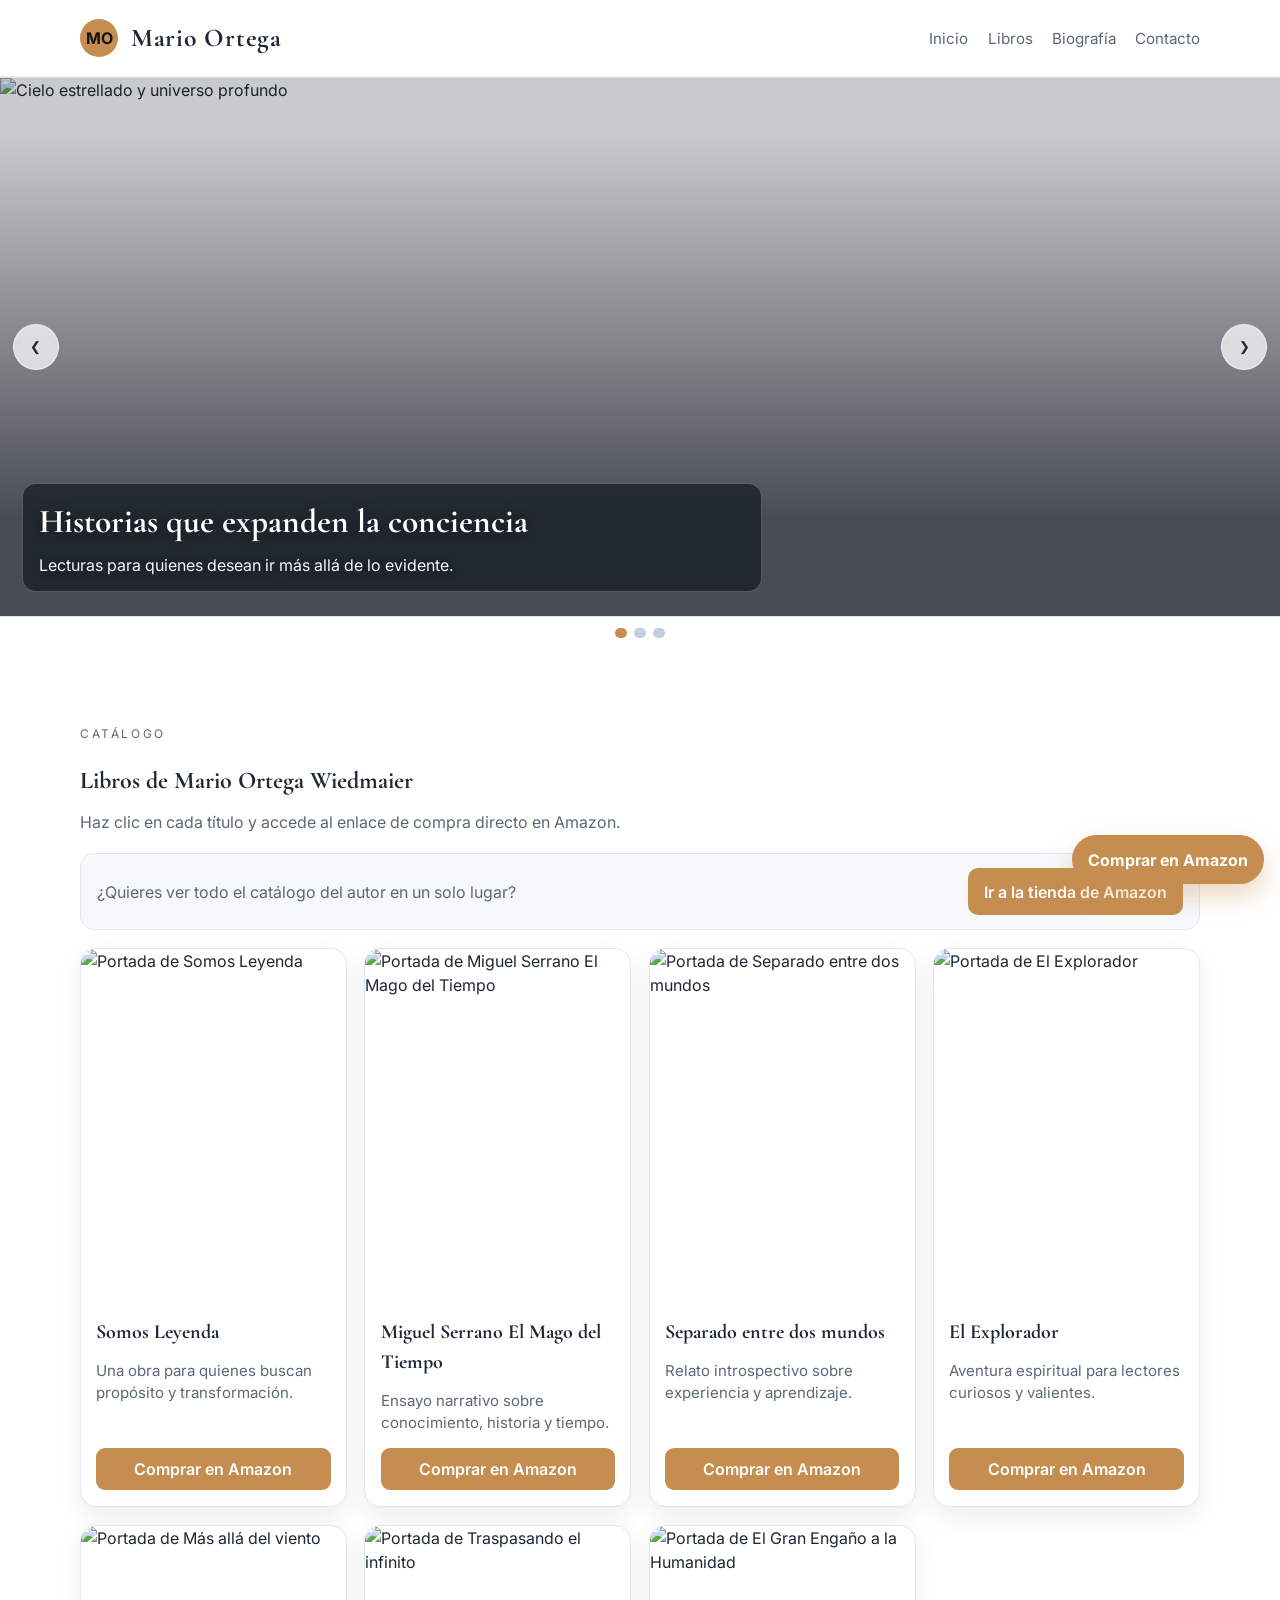
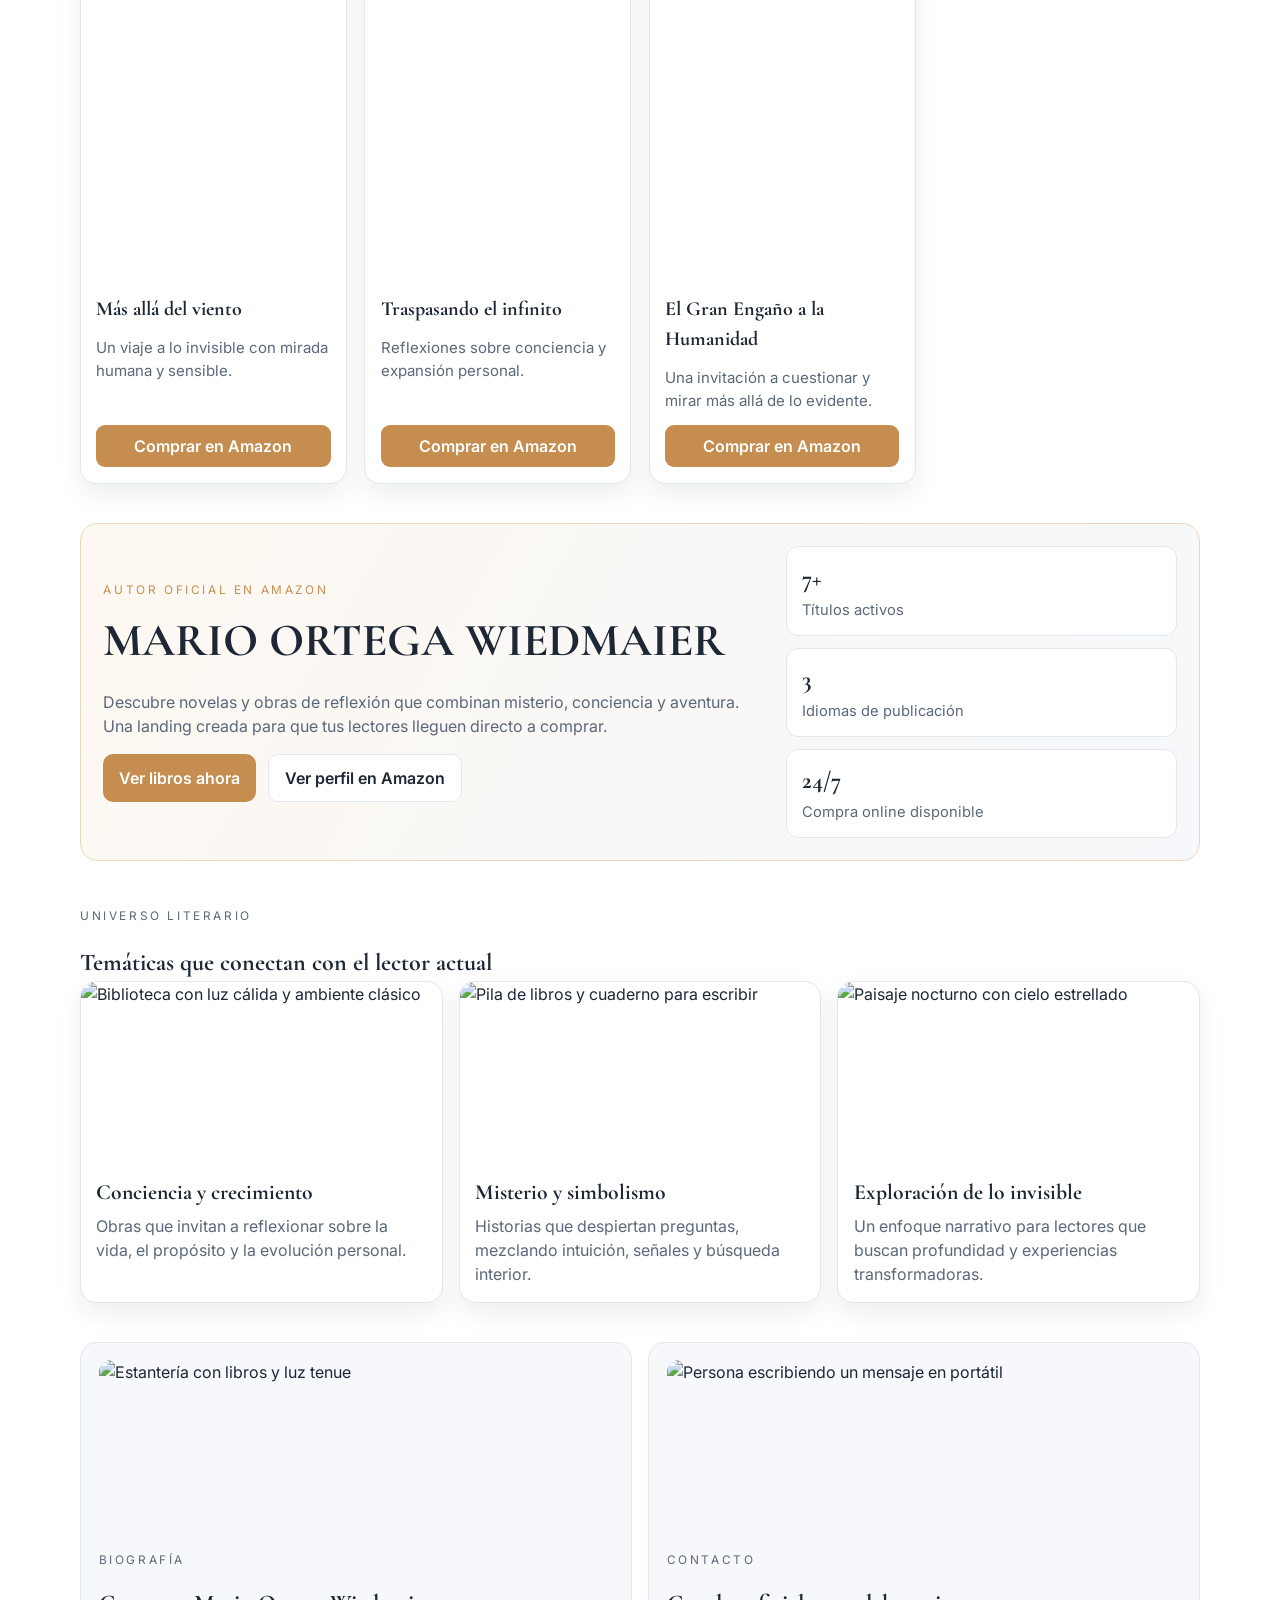
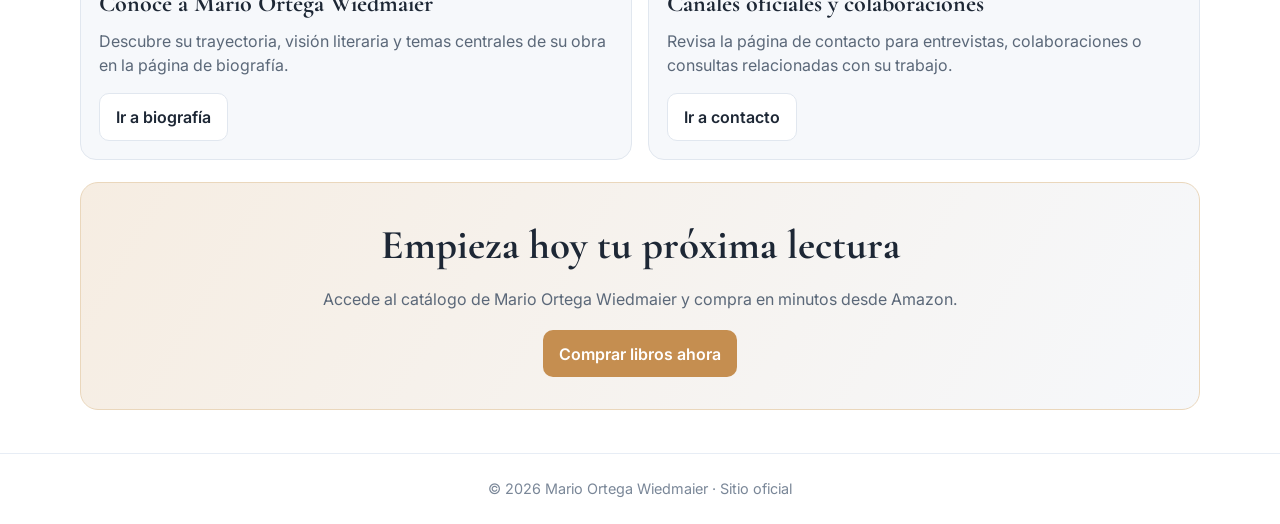
==== index.html @ 8b6cca75 "Potenciar visual y contenido con imagenes tematicas Co-authored-by: tomydominguez23 <tomydominguez23" ====
<!DOCTYPE html>
<html lang="es">
  <head>
    <meta charset="UTF-8" />
    <meta name="viewport" content="width=device-width, initial-scale=1.0" />
    <title>Mario Ortega Wiedmaier | Libros oficiales</title>
    <meta
      name="description"
      content="Landing oficial de Mario Ortega Wiedmaier con libros y enlaces directos de compra en Amazon."
    />
    <link rel="preconnect" href="https://fonts.googleapis.com" />
    <link rel="preconnect" href="https://fonts.gstatic.com" crossorigin />
    <link
      href="https://fonts.googleapis.com/css2?family=Cormorant+Garamond:wght@500;700&family=Inter:wght@400;500;600&display=swap"
      rel="stylesheet"
    />
    <link rel="stylesheet" href="./styles.css" />
  </head>
  <body>
    <header class="site-header">
      <div class="container header-content">
        <a href="./index.html" class="brand">
          <span class="brand-mark">MO</span>
          <span class="brand-text">Mario Ortega</span>
        </a>
        <nav aria-label="Principal">
          <ul class="nav-links">
            <li><a href="./index.html">Inicio</a></li>
            <li><a href="#libros">Libros</a></li>
            <li><a href="./biografia.html">Biografía</a></li>
            <li><a href="./contacto.html">Contacto</a></li>
          </ul>
        </nav>
      </div>
    </header>

    <main id="inicio">
      <section class="hero-section">
        <div class="hero-carousel" aria-label="Carrusel de imágenes destacadas">
          <button class="carousel-btn prev" data-action="prev" aria-label="Imagen anterior">
            &#10094;
          </button>

          <div class="carousel-track" id="heroTrack">
            <article class="hero-slide is-active">
              <img
                src="https://images.unsplash.com/photo-1462331940025-496dfbfc7564?auto=format&fit=crop&w=1800&q=80"
                alt="Cielo estrellado y universo profundo"
              />
              <div class="slide-caption">
                <h2>Historias que expanden la conciencia</h2>
                <p>Lecturas para quienes desean ir más allá de lo evidente.</p>
              </div>
            </article>
            <article class="hero-slide">
              <img
                src="https://images.unsplash.com/photo-1455390582262-044cdead277a?auto=format&fit=crop&w=1800&q=80"
                alt="Cuaderno abierto y mano escribiendo en una mesa"
              />
              <div class="slide-caption">
                <h2>Misterio, simbolismo y búsqueda interior</h2>
                <p>Una narrativa que une reflexión, emoción y transformación.</p>
              </div>
            </article>
            <article class="hero-slide">
              <img
                src="https://images.unsplash.com/photo-1470071459604-3b5ec3a7fe05?auto=format&fit=crop&w=1800&q=80"
                alt="Camino entre montañas con atmósfera de exploración"
              />
              <div class="slide-caption">
                <h2>Tu próxima lectura empieza aquí</h2>
                <p>Explora el catálogo y compra directo en Amazon.</p>
              </div>
            </article>
          </div>

          <button class="carousel-btn next" data-action="next" aria-label="Siguiente imagen">
            &#10095;
          </button>
        </div>
        <div class="hero-dots" id="heroDots" aria-label="Selector de imágenes"></div>
      </section>

      <section class="books-section container" id="libros">
        <div class="section-heading">
          <p class="eyebrow">Catálogo</p>
          <h2>Libros de Mario Ortega Wiedmaier</h2>
          <p>
            Haz clic en cada título y accede al enlace de compra directo en
            Amazon.
          </p>
        </div>

        <div class="store-banner">
          <p>
            ¿Quieres ver todo el catálogo del autor en un solo lugar?
          </p>
          <a
            class="btn-primary"
            href="https://www.amazon.com/stores/Mario-Ortega-Wiedmaier/author/B0GHSYDQKZ?language=es&ref=sr_ntt_srch_lnk_1&qid=1772982015&sr=8-1&shoppingPortalEnabled=true"
            target="_blank"
            rel="noopener noreferrer"
            >Ir a la tienda de Amazon</a
          >
        </div>

        <div class="books-grid" aria-label="Libros de Mario Ortega Wiedmaier">
          <article class="book-card">
            <img
              src="https://m.media-amazon.com/images/I/71iGGDBNnEL._SY342_.jpg"
              alt="Portada de Somos Leyenda"
            />
            <div class="book-info">
              <h3>Somos Leyenda</h3>
              <p class="book-hook">Una obra para quienes buscan propósito y transformación.</p>
              <a
                class="buy-link"
                href="https://www.amazon.com/dp/B0DWY2ZTLN?language=es"
                target="_blank"
                rel="noopener noreferrer"
                >Comprar en Amazon</a
              >
            </div>
          </article>

          <article class="book-card">
            <img
              src="https://m.media-amazon.com/images/I/71MgsUpYMJL._SY342_.jpg"
              alt="Portada de Miguel Serrano El Mago del Tiempo"
            />
            <div class="book-info">
              <h3>Miguel Serrano El Mago del Tiempo</h3>
              <p class="book-hook">Ensayo narrativo sobre conocimiento, historia y tiempo.</p>
              <a
                class="buy-link"
                href="https://www.amazon.com/dp/B09FDC7GX5?language=es"
                target="_blank"
                rel="noopener noreferrer"
                >Comprar en Amazon</a
              >
            </div>
          </article>

          <article class="book-card">
            <img
              src="https://m.media-amazon.com/images/I/A1YuOI0ZrGL._SY342_.jpg"
              alt="Portada de Separado entre dos mundos"
            />
            <div class="book-info">
              <h3>Separado entre dos mundos</h3>
              <p class="book-hook">Relato introspectivo sobre experiencia y aprendizaje.</p>
              <a
                class="buy-link"
                href="https://www.amazon.com/dp/B078JC4MRJ?language=es"
                target="_blank"
                rel="noopener noreferrer"
                >Comprar en Amazon</a
              >
            </div>
          </article>

          <article class="book-card">
            <img
              src="https://m.media-amazon.com/images/I/71bETGYcbYL._SY342_.jpg"
              alt="Portada de El Explorador"
            />
            <div class="book-info">
              <h3>El Explorador</h3>
              <p class="book-hook">Aventura espiritual para lectores curiosos y valientes.</p>
              <a
                class="buy-link"
                href="https://www.amazon.com/dp/B07C7PXKWJ?language=es"
                target="_blank"
                rel="noopener noreferrer"
                >Comprar en Amazon</a
              >
            </div>
          </article>

          <article class="book-card">
            <img
              src="https://m.media-amazon.com/images/I/51usyv1rk4L._SY342_.jpg"
              alt="Portada de Más allá del viento"
            />
            <div class="book-info">
              <h3>Más allá del viento</h3>
              <p class="book-hook">Un viaje a lo invisible con mirada humana y sensible.</p>
              <a
                class="buy-link"
                href="https://www.amazon.com/dp/B078JD9KND?language=es"
                target="_blank"
                rel="noopener noreferrer"
                >Comprar en Amazon</a
              >
            </div>
          </article>

          <article class="book-card">
            <img
              src="https://m.media-amazon.com/images/I/61pS0AprR1L._SY342_.jpg"
              alt="Portada de Traspasando el infinito"
            />
            <div class="book-info">
              <h3>Traspasando el infinito</h3>
              <p class="book-hook">Reflexiones sobre conciencia y expansión personal.</p>
              <a
                class="buy-link"
                href="https://www.amazon.com/dp/B078JM5LXK?language=es"
                target="_blank"
                rel="noopener noreferrer"
                >Comprar en Amazon</a
              >
            </div>
          </article>

          <article class="book-card">
            <img
              src="https://m.media-amazon.com/images/I/61skk1ArZFL._SY342_.jpg"
              alt="Portada de El Gran Engaño a la Humanidad"
            />
            <div class="book-info">
              <h3>El Gran Engaño a la Humanidad</h3>
              <p class="book-hook">Una invitación a cuestionar y mirar más allá de lo evidente.</p>
              <a
                class="buy-link"
                href="https://www.amazon.com/dp/B07FYTDPGW?language=es"
                target="_blank"
                rel="noopener noreferrer"
                >Comprar en Amazon</a
              >
            </div>
          </article>
        </div>
      </section>

      <section class="container author-panel">
        <div class="hero-top">
          <div class="hero-copy">
            <p class="eyebrow">Autor oficial en Amazon</p>
            <h2>MARIO ORTEGA WIEDMAIER</h2>
            <p class="intro-copy">
              Descubre novelas y obras de reflexión que combinan misterio,
              conciencia y aventura. Una landing creada para que tus lectores
              lleguen directo a comprar.
            </p>
            <div class="hero-actions">
              <a class="btn-primary" href="#libros">Ver libros ahora</a>
              <a
                class="btn-secondary"
                href="https://www.amazon.com/stores/Mario-Ortega-Wiedmaier/author/B0GHSYDQKZ?language=es&ref=sr_ntt_srch_lnk_1&qid=1772982015&sr=8-1&shoppingPortalEnabled=true"
                target="_blank"
                rel="noopener noreferrer"
                >Ver perfil en Amazon</a
              >
            </div>
          </div>

          <div class="hero-metrics">
            <article>
              <strong>7+</strong>
              <span>Títulos activos</span>
            </article>
            <article>
              <strong>3</strong>
              <span>Idiomas de publicación</span>
            </article>
            <article>
              <strong>24/7</strong>
              <span>Compra online disponible</span>
            </article>
          </div>
        </div>
      </section>

      <section class="theme-section container">
        <div class="section-heading">
          <p class="eyebrow">Universo literario</p>
          <h2>Temáticas que conectan con el lector actual</h2>
        </div>
        <div class="theme-grid">
          <article class="theme-card">
            <img
              src="https://images.unsplash.com/photo-1491841550275-ad7854e35ca6?auto=format&fit=crop&w=1200&q=80"
              alt="Biblioteca con luz cálida y ambiente clásico"
            />
            <div>
              <h3>Conciencia y crecimiento</h3>
              <p>
                Obras que invitan a reflexionar sobre la vida, el propósito y la
                evolución personal.
              </p>
            </div>
          </article>
          <article class="theme-card">
            <img
              src="https://images.unsplash.com/photo-1495446815901-a7297e633e8d?auto=format&fit=crop&w=1200&q=80"
              alt="Pila de libros y cuaderno para escribir"
            />
            <div>
              <h3>Misterio y simbolismo</h3>
              <p>
                Historias que despiertan preguntas, mezclando intuición, señales
                y búsqueda interior.
              </p>
            </div>
          </article>
          <article class="theme-card">
            <img
              src="https://images.unsplash.com/photo-1474932430478-367dbb6832c1?auto=format&fit=crop&w=1200&q=80"
              alt="Paisaje nocturno con cielo estrellado"
            />
            <div>
              <h3>Exploración de lo invisible</h3>
              <p>
                Un enfoque narrativo para lectores que buscan profundidad y
                experiencias transformadoras.
              </p>
            </div>
          </article>
        </div>
      </section>

      <section class="more-info-section container">
        <article class="info-tile">
          <img
            class="tile-image"
            src="https://images.unsplash.com/photo-1519682337058-a94d519337bc?auto=format&fit=crop&w=1200&q=80"
            alt="Estantería con libros y luz tenue"
          />
          <p class="eyebrow">Biografía</p>
          <h2>Conoce a Mario Ortega Wiedmaier</h2>
          <p>
            Descubre su trayectoria, visión literaria y temas centrales de su
            obra en la página de biografía.
          </p>
          <a class="btn-secondary" href="./biografia.html">Ir a biografía</a>
        </article>

        <article class="info-tile">
          <img
            class="tile-image"
            src="https://images.unsplash.com/photo-1529070538774-1843cb3265df?auto=format&fit=crop&w=1200&q=80"
            alt="Persona escribiendo un mensaje en portátil"
          />
          <p class="eyebrow">Contacto</p>
          <h2>Canales oficiales y colaboraciones</h2>
          <p>
            Revisa la página de contacto para entrevistas, colaboraciones o
            consultas relacionadas con su trabajo.
          </p>
          <a class="btn-secondary" href="./contacto.html">Ir a contacto</a>
        </article>
      </section>

      <section class="final-cta">
        <div class="container final-cta-content">
          <h2>Empieza hoy tu próxima lectura</h2>
          <p>
            Accede al catálogo de Mario Ortega Wiedmaier y compra en minutos
            desde Amazon.
          </p>
          <a
            class="btn-primary"
            href="https://www.amazon.com/stores/Mario-Ortega-Wiedmaier/author/B0GHSYDQKZ?language=es&ref=sr_ntt_srch_lnk_1&qid=1772982015&sr=8-1&shoppingPortalEnabled=true"
            target="_blank"
            rel="noopener noreferrer"
            >Comprar libros ahora</a
          >
        </div>
      </section>
    </main>

    <footer class="site-footer">
      <div class="container">
        <p>© 2026 Mario Ortega Wiedmaier · Sitio oficial</p>
      </div>
    </footer>

    <a
      class="floating-buy"
      href="https://www.amazon.com/stores/Mario-Ortega-Wiedmaier/author/B0GHSYDQKZ?language=es&ref=sr_ntt_srch_lnk_1&qid=1772982015&sr=8-1&shoppingPortalEnabled=true"
      target="_blank"
      rel="noopener noreferrer"
      >Comprar en Amazon</a
    >

    <script src="./script.js"></script>
  </body>
</html>
---- styles.css ----
:root {
  --bg: #ffffff;
  --bg-soft: #f6f8fb;
  --text: #1d2735;
  --muted: #5b6879;
  --accent: #c58e50;
  --card: #ffffff;
  --line: #e1e7ef;
}

*,
*::before,
*::after {
  box-sizing: border-box;
}

html,
body {
  margin: 0;
  padding: 0;
}

body {
  font-family: "Inter", sans-serif;
  background: var(--bg);
  color: var(--text);
  line-height: 1.5;
}

img {
  max-width: 100%;
  display: block;
}

.container {
  width: min(1120px, 92%);
  margin: 0 auto;
}

.site-header {
  position: sticky;
  top: 0;
  z-index: 20;
  background: rgba(255, 255, 255, 0.92);
  backdrop-filter: blur(10px);
  border-bottom: 1px solid #e7edf5;
}

.header-content {
  display: flex;
  justify-content: space-between;
  align-items: center;
  min-height: 76px;
}

.brand {
  display: inline-flex;
  align-items: center;
  gap: 0.8rem;
  text-decoration: none;
  color: inherit;
}

.brand-mark {
  width: 38px;
  height: 38px;
  border-radius: 50%;
  display: grid;
  place-items: center;
  background: var(--accent);
  color: #121212;
  font-weight: 700;
}

.brand-text {
  font-family: "Cormorant Garamond", serif;
  font-size: 1.6rem;
  font-weight: 700;
  letter-spacing: 0.03em;
}

.nav-links {
  list-style: none;
  display: flex;
  gap: 1.2rem;
  margin: 0;
  padding: 0;
}

.nav-links a {
  color: var(--muted);
  text-decoration: none;
  font-size: 0.95rem;
}

.nav-links a:hover,
.nav-links a:focus {
  color: var(--text);
}

.hero-section {
  padding: 0 0 1.8rem;
}

.hero-top {
  display: grid;
  grid-template-columns: minmax(0, 1.7fr) minmax(0, 1fr);
  gap: 1.2rem;
  align-items: center;
  margin-bottom: 0;
}

.eyebrow {
  text-transform: uppercase;
  letter-spacing: 0.22em;
  font-size: 0.74rem;
  color: var(--accent);
  margin: 0 0 0.4rem;
}

h1,
h2,
h3 {
  font-family: "Cormorant Garamond", serif;
  margin: 0;
}

h1 {
  font-size: clamp(2.1rem, 4vw, 4rem);
  line-height: 1.02;
}

.intro-copy {
  max-width: 650px;
  margin: 0.9rem 0 1.8rem;
  color: var(--muted);
}

.hero-actions {
  display: flex;
  flex-wrap: wrap;
  gap: 0.7rem;
}

.btn-primary,
.btn-secondary {
  display: inline-flex;
  align-items: center;
  justify-content: center;
  border-radius: 10px;
  padding: 0.7rem 1rem;
  text-decoration: none;
  font-weight: 600;
  transition: transform 0.2s ease, opacity 0.2s ease;
}

.btn-primary {
  background: var(--accent);
  color: #ffffff;
}

.btn-secondary {
  background: #ffffff;
  color: var(--text);
  border: 1px solid var(--line);
}

.btn-primary:hover,
.btn-secondary:hover {
  opacity: 0.92;
  transform: translateY(-1px);
}

.hero-metrics {
  display: grid;
  gap: 0.75rem;
}

.hero-metrics article {
  background: var(--bg-soft);
  border: 1px solid var(--line);
  border-radius: 12px;
  padding: 0.85rem 0.95rem;
}

.author-panel .intro-copy {
  margin-bottom: 1rem;
}

.author-panel .hero-metrics article {
  background: #ffffff;
}

.hero-metrics strong {
  display: block;
  font-size: 1.5rem;
  font-family: "Cormorant Garamond", serif;
}

.hero-metrics span {
  color: var(--muted);
  font-size: 0.92rem;
}

.hero-carousel {
  position: relative;
  width: 100%;
  margin: 0;
  border-radius: 0;
  overflow: hidden;
  border-top: 1px solid #dde4ee;
  border-bottom: 1px solid #dde4ee;
}

.carousel-track {
  position: relative;
  min-height: clamp(320px, 42vw, 560px);
}

.hero-slide {
  position: absolute;
  inset: 0;
  opacity: 0;
  transition: opacity 0.55s ease-in-out;
}

.hero-slide.is-active {
  opacity: 1;
}

.hero-slide::after {
  content: "";
  position: absolute;
  inset: 0;
  background: linear-gradient(
    180deg,
    rgba(8, 14, 24, 0.22) 10%,
    rgba(8, 14, 24, 0.74) 82%
  );
}

.hero-slide img {
  width: 100%;
  height: 100%;
  object-fit: cover;
}

.slide-caption {
  position: absolute;
  left: 1.4rem;
  right: 1.4rem;
  bottom: 1.5rem;
  z-index: 2;
  background: rgba(8, 14, 24, 0.58);
  border: 1px solid rgba(255, 255, 255, 0.24);
  border-radius: 14px;
  padding: 0.85rem 1rem;
  max-width: 740px;
  backdrop-filter: blur(3px);
}

.slide-caption h2 {
  font-size: clamp(1.4rem, 2.6vw, 2.5rem);
  margin-bottom: 0.35rem;
  color: #ffffff;
  text-shadow: 0 2px 12px rgba(0, 0, 0, 0.38);
}

.slide-caption p {
  margin: 0;
  color: #f7f9fc;
  text-shadow: 0 1px 8px rgba(0, 0, 0, 0.4);
}

.carousel-btn {
  position: absolute;
  top: 50%;
  transform: translateY(-50%);
  width: 46px;
  height: 46px;
  border-radius: 999px;
  border: 1px solid rgba(255, 255, 255, 0.65);
  background: rgba(255, 255, 255, 0.72);
  color: #1d2735;
  cursor: pointer;
  z-index: 3;
}

.carousel-btn.prev {
  left: 0.8rem;
}

.carousel-btn.next {
  right: 0.8rem;
}

.carousel-btn:hover {
  background: rgba(255, 255, 255, 0.92);
}

.hero-dots {
  margin-top: 0.7rem;
  display: flex;
  justify-content: center;
  gap: 0.45rem;
}

.hero-dots button {
  width: 10px;
  height: 10px;
  border: none;
  border-radius: 999px;
  background: #c2cddd;
  cursor: pointer;
}

.hero-dots button.active {
  background: var(--accent);
}

.books-section {
  padding: 3rem 0 1.5rem;
}

.store-banner {
  display: flex;
  flex-wrap: wrap;
  align-items: center;
  justify-content: space-between;
  gap: 0.9rem;
  border: 1px solid var(--line);
  border-radius: 14px;
  background: var(--bg-soft);
  padding: 0.9rem 1rem;
  margin-bottom: 1.1rem;
}

.store-banner p {
  margin: 0;
  color: var(--muted);
}

.section-heading p {
  color: var(--muted);
  margin-top: 0.7rem;
  margin-bottom: 1.2rem;
  max-width: 540px;
}

.books-grid {
  display: grid;
  grid-template-columns: repeat(4, minmax(0, 1fr));
  gap: 1.1rem;
}

.book-card {
  background: var(--card);
  border-radius: 16px;
  border: 1px solid var(--line);
  overflow: hidden;
  display: flex;
  flex-direction: column;
  box-shadow: 0 10px 25px rgba(26, 37, 52, 0.08);
  transition: transform 0.25s ease, box-shadow 0.25s ease;
}

.book-card:hover {
  transform: translateY(-5px);
  box-shadow: 0 18px 38px rgba(26, 37, 52, 0.14);
}

.book-card img {
  width: 100%;
  aspect-ratio: 3 / 4;
  object-fit: cover;
}

.book-info {
  padding: 0.95rem 0.95rem 1rem;
  display: flex;
  flex-direction: column;
  gap: 0.8rem;
  flex: 1;
}

.book-info h3 {
  font-size: 1.25rem;
  margin: 0;
}

.book-hook {
  margin: 0;
  color: var(--muted);
  font-size: 0.94rem;
}

.buy-link {
  margin-top: auto;
  display: inline-flex;
  align-items: center;
  justify-content: center;
  text-decoration: none;
  background: var(--accent);
  color: #ffffff;
  font-weight: 600;
  border-radius: 9px;
  padding: 0.58rem 0.8rem;
  transition: opacity 0.2s ease;
}

.buy-link:hover,
.buy-link:focus {
  opacity: 0.9;
}

.author-panel {
  border: 1px solid #ead7bc;
  border-radius: 18px;
  background: linear-gradient(120deg, #fdf8f1 0%, #f6f8fb 100%);
  padding: 1.4rem;
  margin-top: 0.9rem;
}

.author-panel h2 {
  font-size: clamp(2rem, 3.6vw, 3.1rem);
}

.theme-section {
  padding: 2.2rem 0 0.5rem;
}

.theme-grid {
  display: grid;
  grid-template-columns: repeat(3, minmax(0, 1fr));
  gap: 1rem;
}

.theme-card {
  border: 1px solid var(--line);
  border-radius: 16px;
  background: #ffffff;
  overflow: hidden;
  box-shadow: 0 10px 24px rgba(26, 37, 52, 0.08);
}

.theme-card img {
  width: 100%;
  height: 180px;
  object-fit: cover;
}

.theme-card div {
  padding: 0.9rem 0.95rem 1rem;
}

.theme-card h3 {
  font-size: 1.35rem;
  margin-bottom: 0.35rem;
}

.theme-card p {
  color: var(--muted);
  margin: 0;
}

.more-info-section {
  padding: 1.9rem 0 1.1rem;
  display: grid;
  grid-template-columns: repeat(2, minmax(0, 1fr));
  gap: 1rem;
}

.info-tile {
  border: 1px solid var(--line);
  border-radius: 16px;
  background: var(--bg-soft);
  padding: 1.1rem;
}

.tile-image {
  width: 100%;
  height: 180px;
  object-fit: cover;
  border-radius: 12px;
  margin-bottom: 0.75rem;
}

.info-tile h2 {
  margin-bottom: 0.45rem;
}

.info-tile p {
  color: var(--muted);
  margin: 0 0 1rem;
}

.inner-page {
  padding: 1.5rem 0 2.8rem;
}

.page-hero {
  border: 1px solid #ead7bc;
  background: linear-gradient(120deg, #fdf8f1 0%, #f6f8fb 100%);
  border-radius: 18px;
  padding: 1.5rem 1.2rem;
  margin-bottom: 1rem;
}

.page-hero h1 {
  font-size: clamp(2rem, 4vw, 3.3rem);
  margin-bottom: 0.55rem;
}

.page-hero p {
  margin: 0;
  color: var(--muted);
  max-width: 900px;
}

.page-grid {
  display: grid;
  grid-template-columns: 1.4fr 1fr;
  gap: 1rem;
}

.page-card {
  background: #ffffff;
  border: 1px solid var(--line);
  border-radius: 16px;
  padding: 1.15rem;
}

.page-card p {
  color: var(--muted);
}

.page-card a {
  color: #7f4f17;
  font-weight: 600;
}

.bullet-list {
  margin: 0.2rem 0 0;
  padding-left: 1.2rem;
  color: var(--muted);
}

.bullet-list li + li {
  margin-top: 0.45rem;
}

.contact-grid {
  display: grid;
  grid-template-columns: repeat(3, minmax(0, 1fr));
  gap: 1rem;
}

.contact-card {
  border: 1px solid var(--line);
  border-radius: 16px;
  background: #ffffff;
  padding: 1.1rem;
}

.contact-card p {
  color: var(--muted);
}

.contact-image {
  width: 100%;
  height: 160px;
  object-fit: cover;
  border-radius: 12px;
  margin-bottom: 0.8rem;
}

.media-card {
  overflow: hidden;
  padding: 0;
}

.media-card img {
  width: 100%;
  height: 100%;
  min-height: 260px;
  object-fit: cover;
}

.final-cta {
  padding: 0.3rem 0 2.7rem;
}

.final-cta-content {
  background: linear-gradient(120deg, #f6ede2 0%, #f6f8fb 100%);
  border: 1px solid #ead7bc;
  border-radius: 18px;
  padding: 2rem 1.2rem;
  text-align: center;
}

.final-cta-content h2 {
  font-size: clamp(1.7rem, 3.2vw, 2.7rem);
}

.final-cta-content p {
  margin: 0.65rem auto 1.2rem;
  color: var(--muted);
  max-width: 700px;
}

.site-footer {
  border-top: 1px solid #e7edf5;
}

.site-footer p {
  margin: 0;
  padding: 1.5rem 0;
  text-align: center;
  color: #7a8798;
  font-size: 0.9rem;
}

.floating-buy {
  position: fixed;
  right: 1rem;
  bottom: 1rem;
  z-index: 30;
  text-decoration: none;
  background: var(--accent);
  color: #ffffff;
  font-weight: 700;
  border-radius: 999px;
  padding: 0.78rem 1rem;
  box-shadow: 0 12px 25px rgba(197, 142, 80, 0.35);
}

.floating-buy:hover,
.floating-buy:focus {
  opacity: 0.92;
}

@media (max-width: 1000px) {
  .hero-top {
    grid-template-columns: 1fr;
  }

  .books-grid {
    grid-template-columns: repeat(2, minmax(0, 1fr));
  }

  .theme-grid {
    grid-template-columns: 1fr;
  }

  .page-grid {
    grid-template-columns: 1fr;
  }

  .contact-grid {
    grid-template-columns: 1fr 1fr;
  }
}

@media (max-width: 700px) {
  .header-content {
    flex-direction: column;
    gap: 0.65rem;
    padding: 0.6rem 0;
  }

  .nav-links {
    gap: 0.8rem;
    flex-wrap: wrap;
    justify-content: center;
  }

  .books-grid {
    grid-template-columns: 1fr;
  }

  .more-info-section {
    grid-template-columns: 1fr;
  }

  .hero-actions {
    flex-direction: column;
    align-items: stretch;
  }

  .store-banner {
    align-items: stretch;
  }

  .carousel-btn {
    width: 40px;
    height: 40px;
  }

  .floating-buy {
    left: 0.9rem;
    right: 0.9rem;
    text-align: center;
  }

  .contact-grid {
    grid-template-columns: 1fr;
  }
}
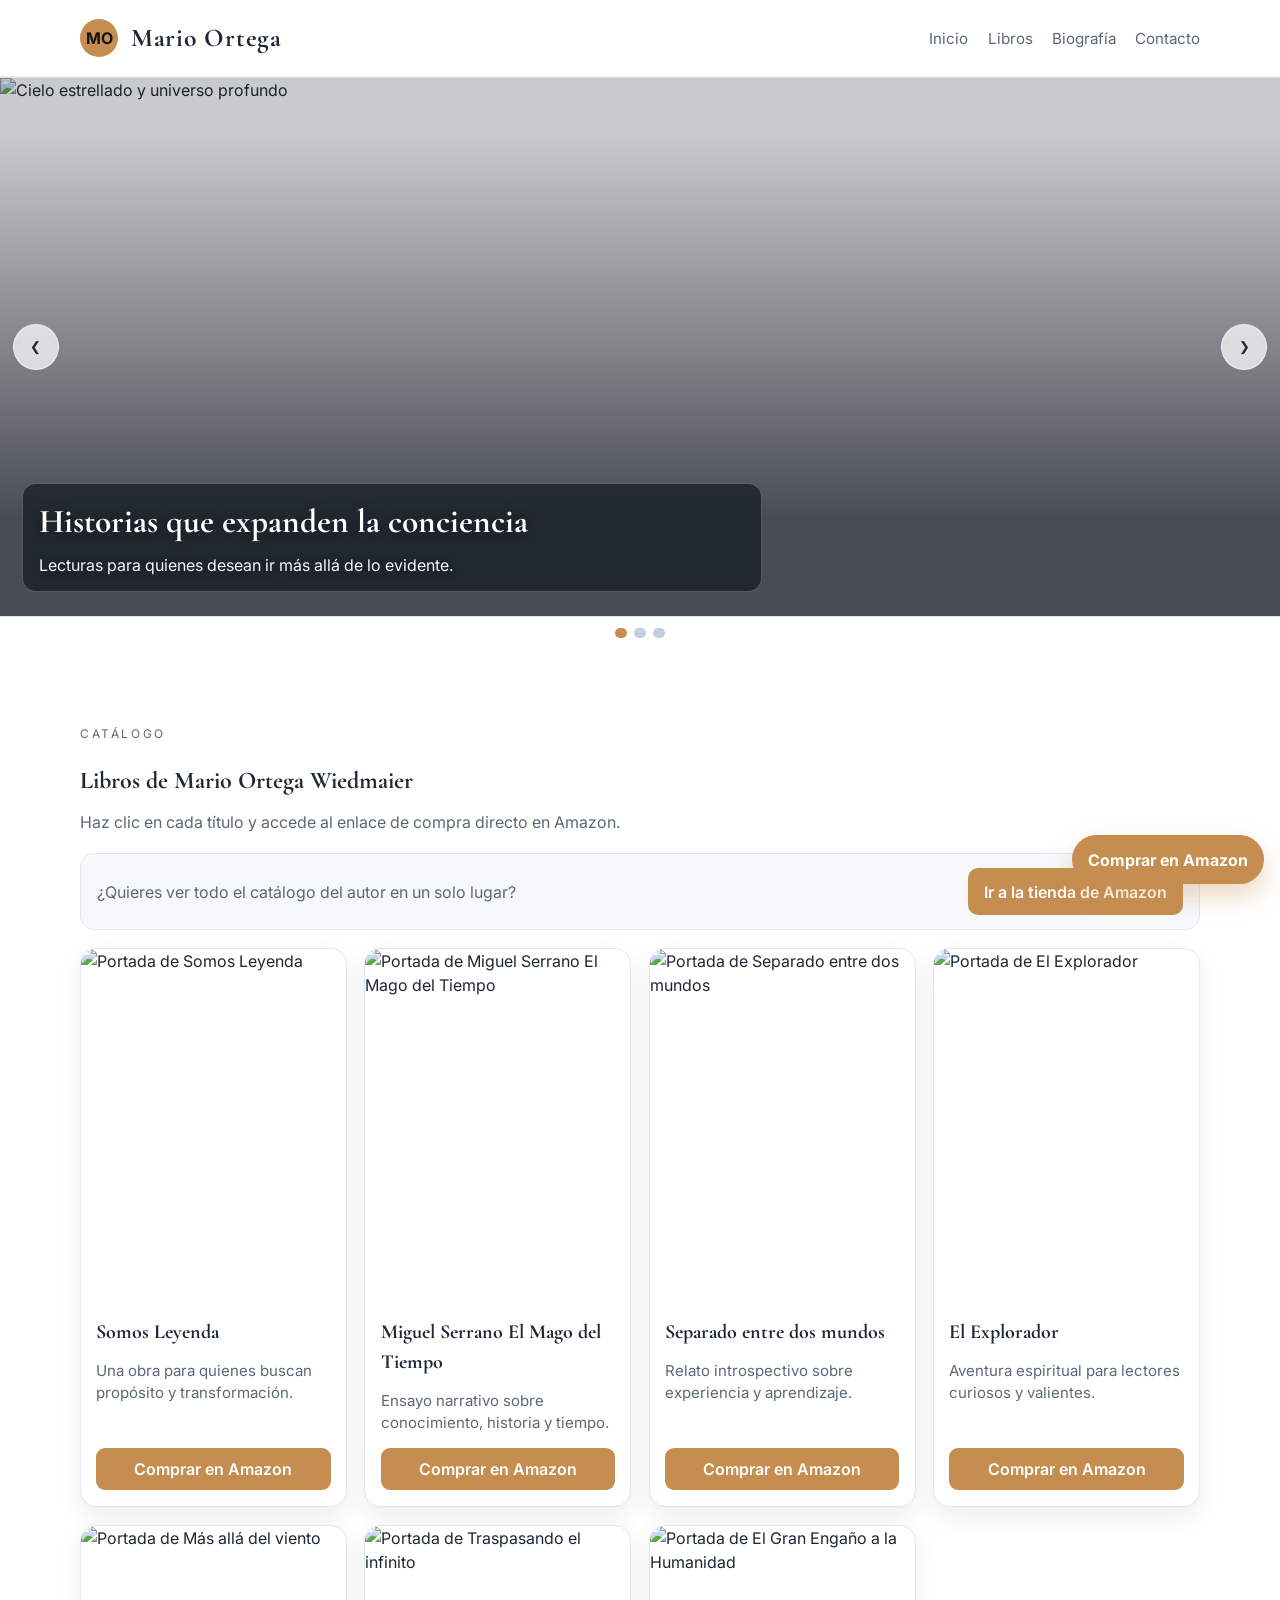
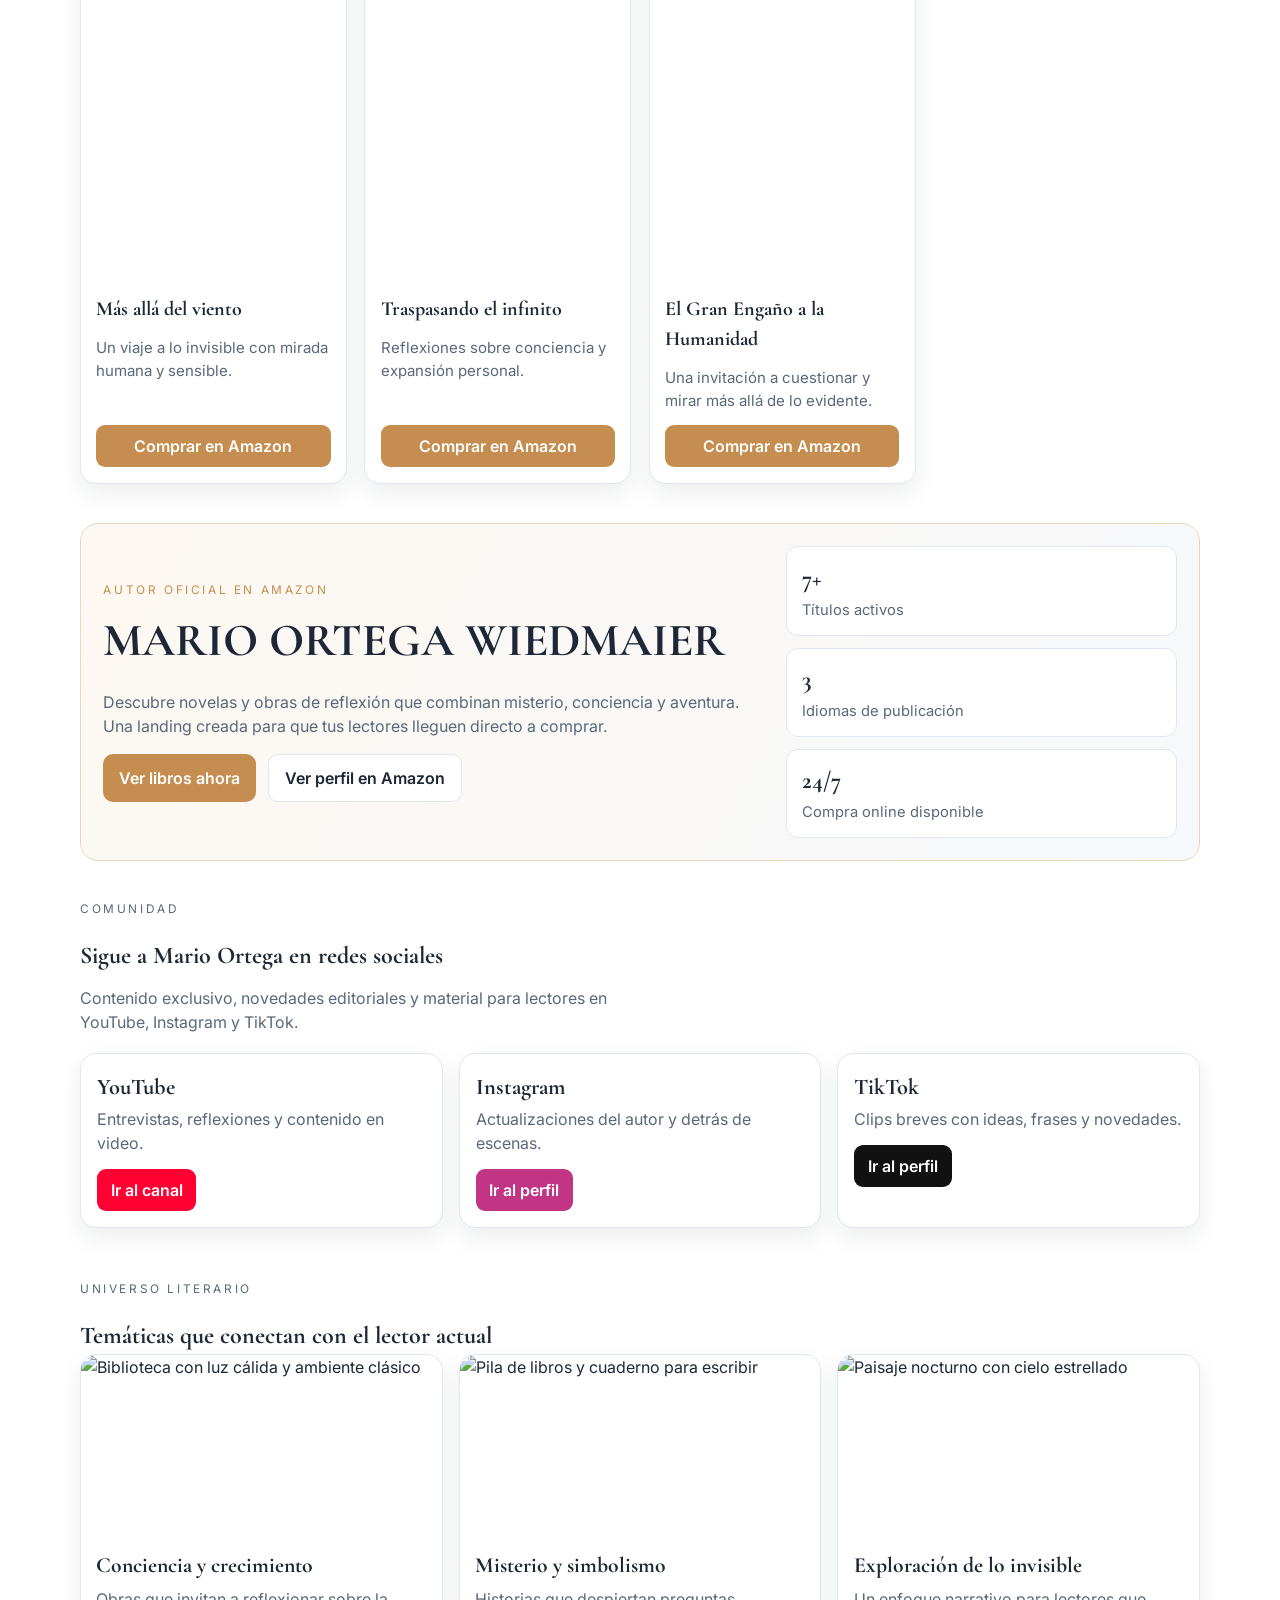
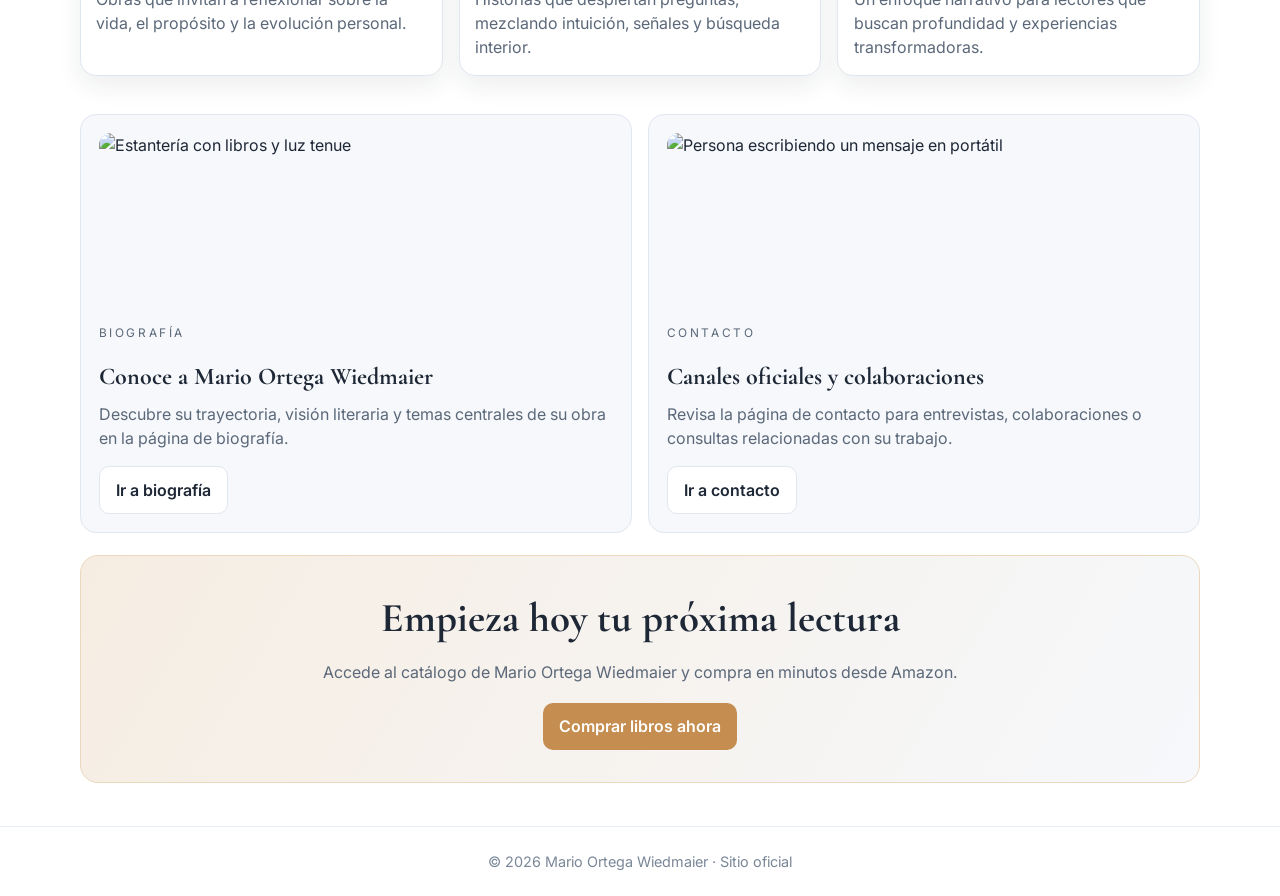
==== commit 996fba72: "Agregar seccion de redes sociales entre bloques principales Co-authored-by: tomydominguez23 <tomydom" ====
--- a/index.html
+++ b/index.html
@@ -272,6 +272,55 @@
         </div>
       </section>
 
+      <section class="social-section container" aria-label="Redes sociales oficiales">
+        <div class="section-heading">
+          <p class="eyebrow">Comunidad</p>
+          <h2>Sigue a Mario Ortega en redes sociales</h2>
+          <p>
+            Contenido exclusivo, novedades editoriales y material para lectores
+            en YouTube, Instagram y TikTok.
+          </p>
+        </div>
+
+        <div class="social-grid">
+          <article class="social-card youtube">
+            <h3>YouTube</h3>
+            <p>Entrevistas, reflexiones y contenido en video.</p>
+            <a
+              class="social-link"
+              href="https://www.youtube.com/@marioortegaw.6018"
+              target="_blank"
+              rel="noopener noreferrer"
+              >Ir al canal</a
+            >
+          </article>
+
+          <article class="social-card instagram">
+            <h3>Instagram</h3>
+            <p>Actualizaciones del autor y detrás de escenas.</p>
+            <a
+              class="social-link"
+              href="https://www.instagram.com/marioow2024/"
+              target="_blank"
+              rel="noopener noreferrer"
+              >Ir al perfil</a
+            >
+          </article>
+
+          <article class="social-card tiktok">
+            <h3>TikTok</h3>
+            <p>Clips breves con ideas, frases y novedades.</p>
+            <a
+              class="social-link"
+              href="https://www.tiktok.com/@marioortegaw"
+              target="_blank"
+              rel="noopener noreferrer"
+              >Ir al perfil</a
+            >
+          </article>
+        </div>
+      </section>
+
       <section class="theme-section container">
         <div class="section-heading">
           <p class="eyebrow">Universo literario</p>
--- a/styles.css
+++ b/styles.css
@@ -425,6 +425,62 @@
   font-size: clamp(2rem, 3.6vw, 3.1rem);
 }
 
+.social-section {
+  padding: 1.8rem 0 0.4rem;
+}
+
+.social-grid {
+  display: grid;
+  grid-template-columns: repeat(3, minmax(0, 1fr));
+  gap: 1rem;
+}
+
+.social-card {
+  border: 1px solid var(--line);
+  border-radius: 16px;
+  background: #ffffff;
+  padding: 1rem;
+  box-shadow: 0 10px 24px rgba(26, 37, 52, 0.08);
+}
+
+.social-card h3 {
+  font-size: 1.4rem;
+  margin-bottom: 0.2rem;
+}
+
+.social-card p {
+  color: var(--muted);
+  margin: 0 0 0.9rem;
+}
+
+.social-link {
+  display: inline-flex;
+  align-items: center;
+  justify-content: center;
+  text-decoration: none;
+  border-radius: 9px;
+  padding: 0.56rem 0.85rem;
+  font-weight: 600;
+  color: #ffffff;
+}
+
+.social-card.youtube .social-link {
+  background: #ff0033;
+}
+
+.social-card.instagram .social-link {
+  background: #c13584;
+}
+
+.social-card.tiktok .social-link {
+  background: #111111;
+}
+
+.social-link:hover,
+.social-link:focus {
+  opacity: 0.92;
+}
+
 .theme-section {
   padding: 2.2rem 0 0.5rem;
 }
@@ -652,6 +708,10 @@
     grid-template-columns: 1fr;
   }
 
+  .social-grid {
+    grid-template-columns: 1fr;
+  }
+
   .page-grid {
     grid-template-columns: 1fr;
   }
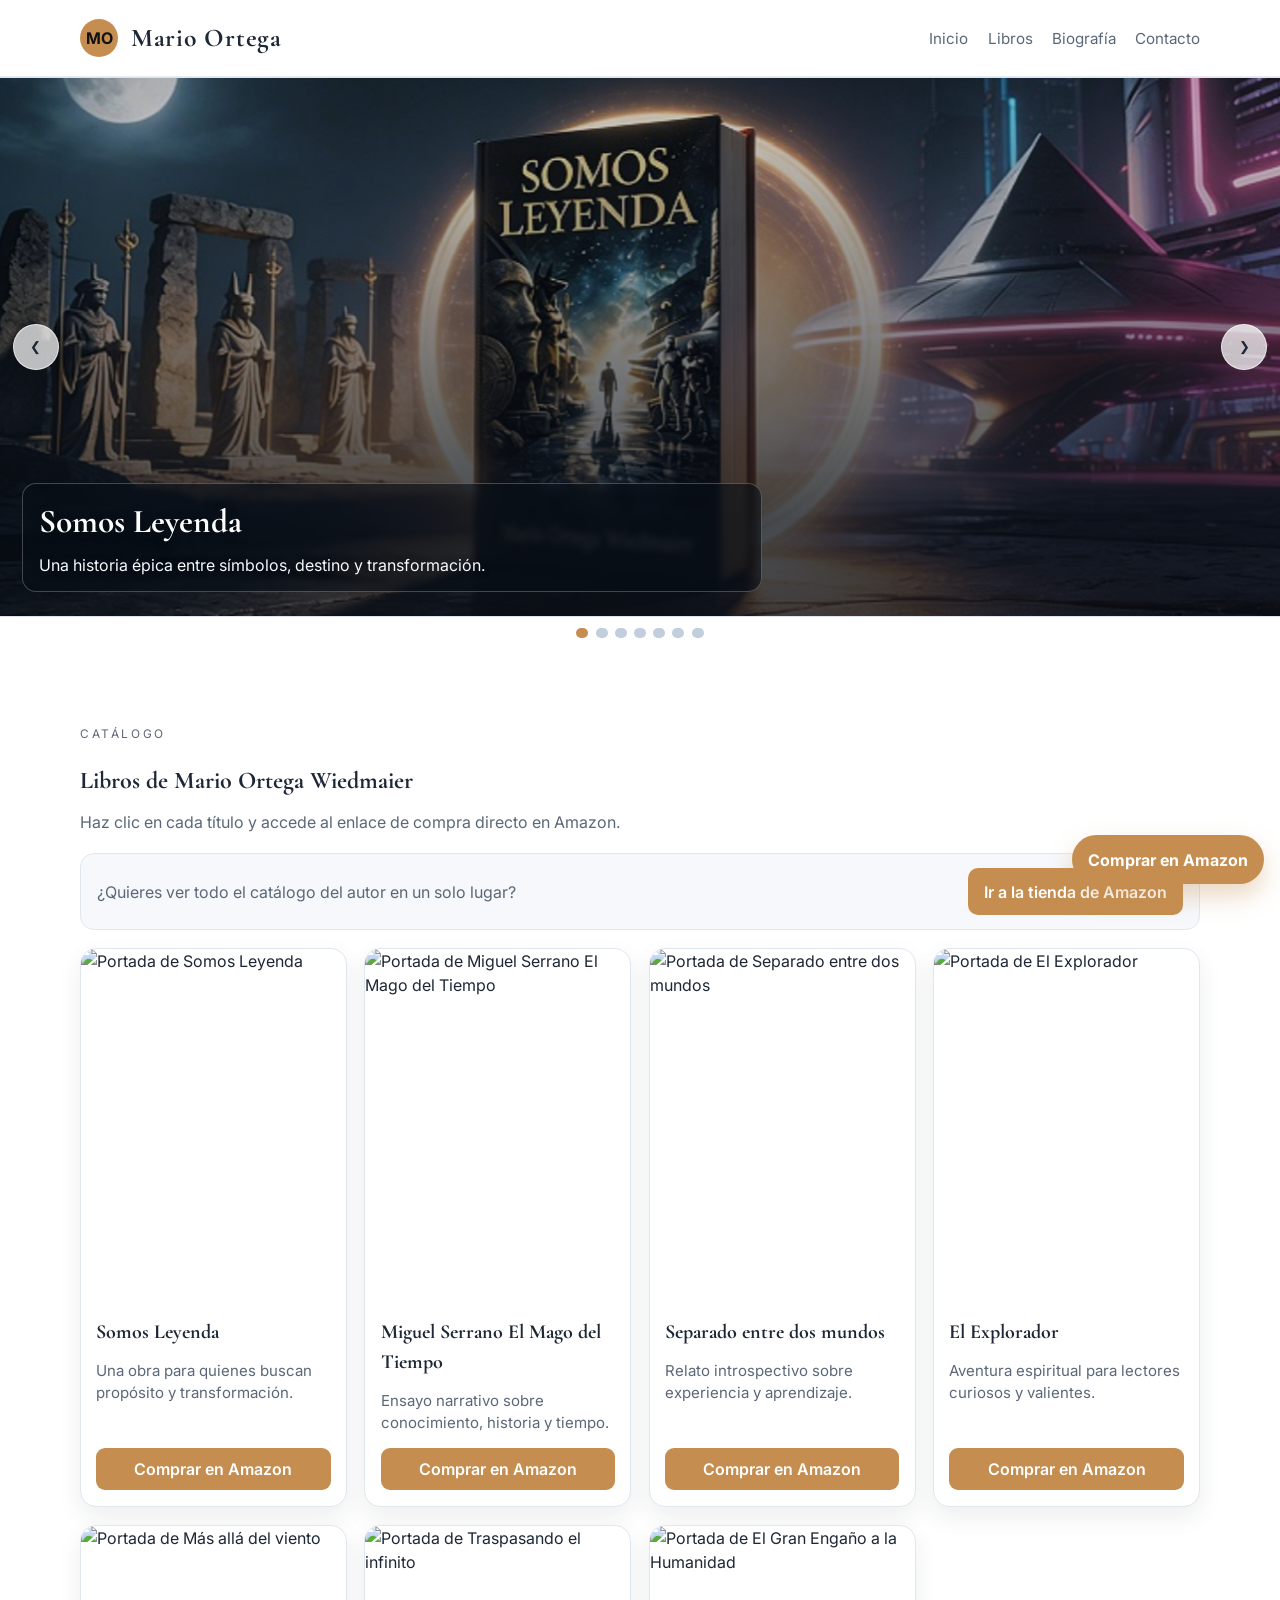
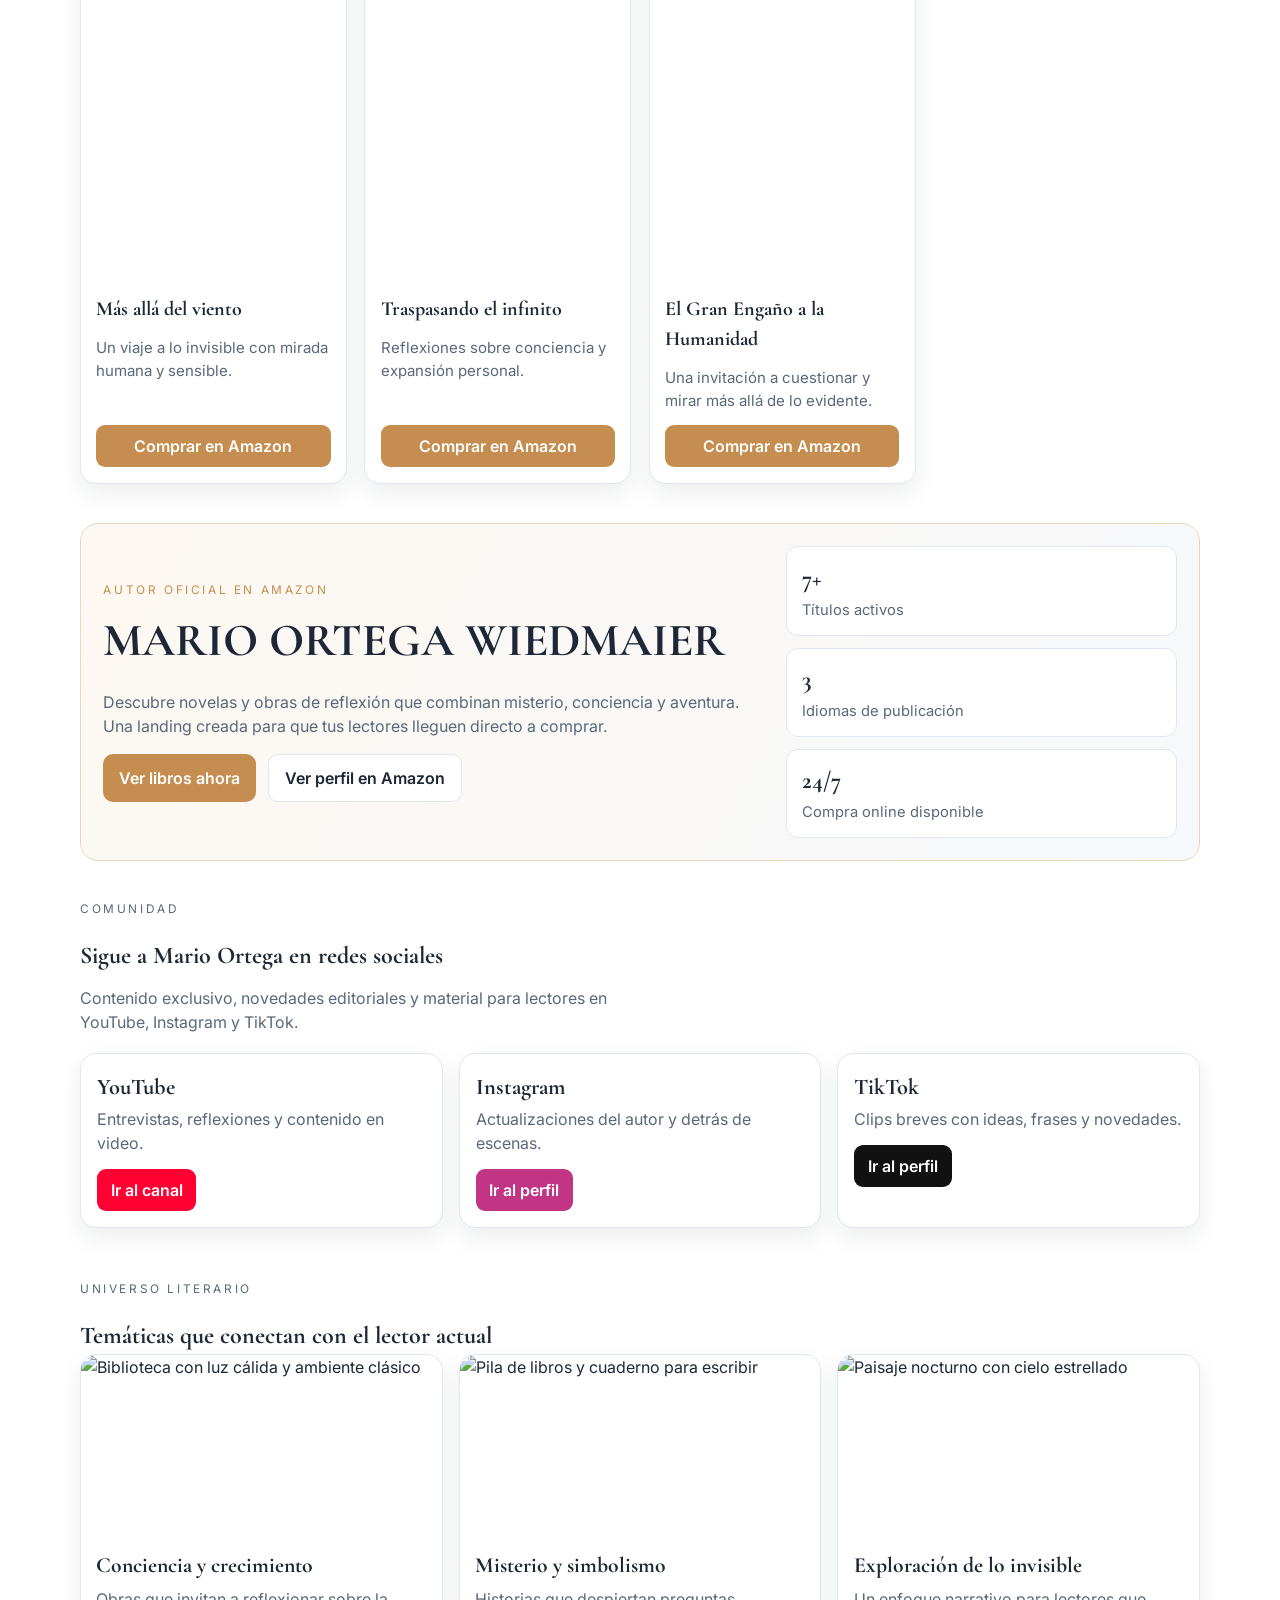
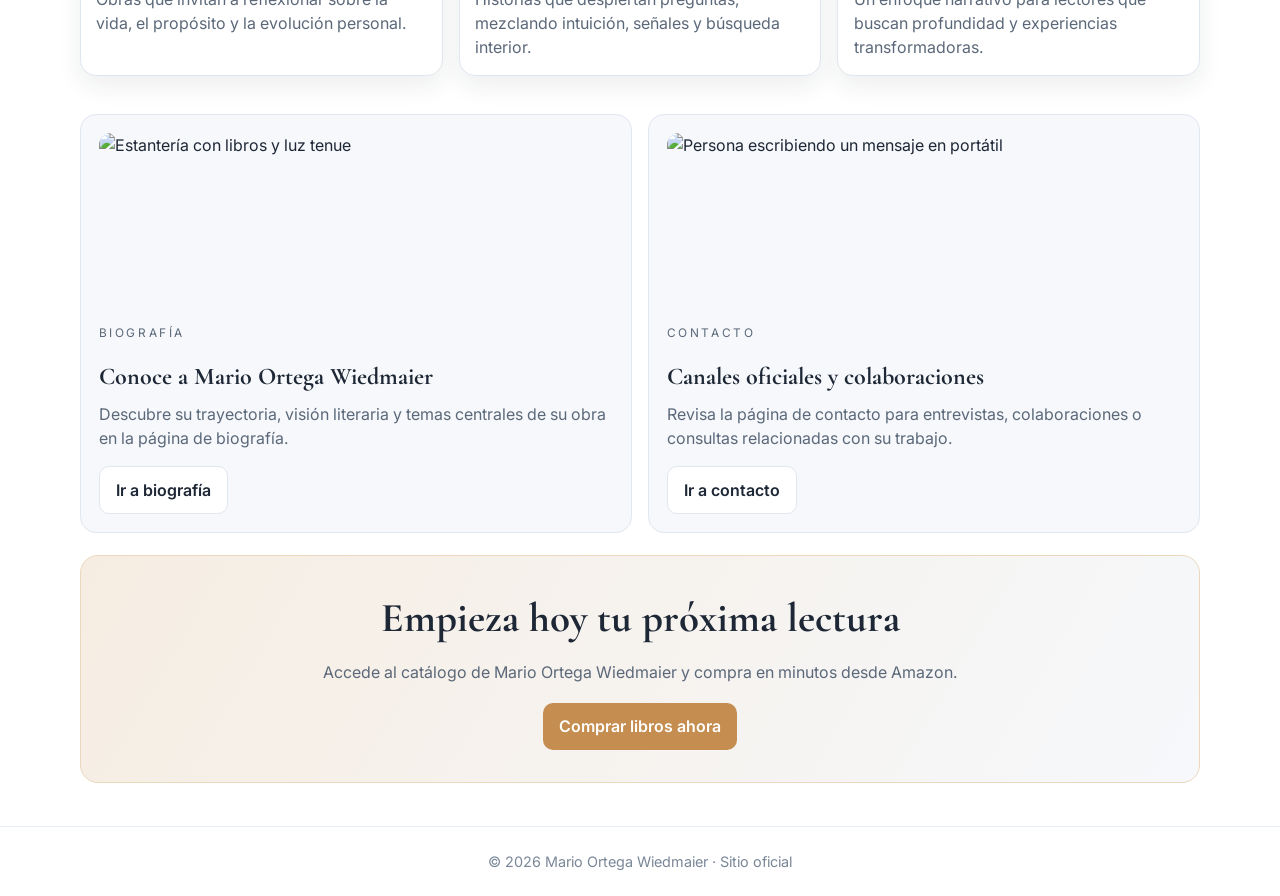
==== commit 7865f388: "Integrar imagenes de Drive en carrusel principal Co-authored-by: tomydominguez23 <tomydominguez23@us" ====
--- a/index.html
+++ b/index.html
@@ -44,32 +44,72 @@
           <div class="carousel-track" id="heroTrack">
             <article class="hero-slide is-active">
               <img
-                src="https://images.unsplash.com/photo-1462331940025-496dfbfc7564?auto=format&fit=crop&w=1800&q=80"
-                alt="Cielo estrellado y universo profundo"
-              />
-              <div class="slide-caption">
-                <h2>Historias que expanden la conciencia</h2>
-                <p>Lecturas para quienes desean ir más allá de lo evidente.</p>
-              </div>
-            </article>
-            <article class="hero-slide">
-              <img
-                src="https://images.unsplash.com/photo-1455390582262-044cdead277a?auto=format&fit=crop&w=1800&q=80"
-                alt="Cuaderno abierto y mano escribiendo en una mesa"
-              />
-              <div class="slide-caption">
-                <h2>Misterio, simbolismo y búsqueda interior</h2>
-                <p>Una narrativa que une reflexión, emoción y transformación.</p>
-              </div>
-            </article>
-            <article class="hero-slide">
-              <img
-                src="https://images.unsplash.com/photo-1470071459604-3b5ec3a7fe05?auto=format&fit=crop&w=1800&q=80"
-                alt="Camino entre montañas con atmósfera de exploración"
-              />
-              <div class="slide-caption">
-                <h2>Tu próxima lectura empieza aquí</h2>
-                <p>Explora el catálogo y compra directo en Amazon.</p>
+                src="./assets/banner-01.png"
+                alt="Portada del libro Somos Leyenda"
+              />
+              <div class="slide-caption">
+                <h2>Somos Leyenda</h2>
+                <p>Una historia épica entre símbolos, destino y transformación.</p>
+              </div>
+            </article>
+            <article class="hero-slide">
+              <img
+                src="./assets/banner-02.png"
+                alt="Portada del libro Más allá del viento"
+              />
+              <div class="slide-caption">
+                <h2>Más allá del viento</h2>
+                <p>Un viaje espiritual hacia lo invisible y la conciencia.</p>
+              </div>
+            </article>
+            <article class="hero-slide">
+              <img
+                src="./assets/banner-03.png"
+                alt="Portada del libro Miguel Serrano El Mago del Tiempo"
+              />
+              <div class="slide-caption">
+                <h2>Miguel Serrano: El Mago del Tiempo</h2>
+                <p>Misterio, historia y conocimiento en un solo universo narrativo.</p>
+              </div>
+            </article>
+            <article class="hero-slide">
+              <img
+                src="./assets/banner-04.png"
+                alt="Portada del libro Separado entre dos mundos"
+              />
+              <div class="slide-caption">
+                <h2>Separado entre dos mundos</h2>
+                <p>Una obra sobre identidad, aprendizaje y visión interior.</p>
+              </div>
+            </article>
+            <article class="hero-slide">
+              <img
+                src="./assets/banner-05.png"
+                alt="Portada del libro El gran engaño a la humanidad"
+              />
+              <div class="slide-caption">
+                <h2>El gran engaño a la humanidad</h2>
+                <p>Una invitación a cuestionar la realidad establecida.</p>
+              </div>
+            </article>
+            <article class="hero-slide">
+              <img
+                src="./assets/banner-06.png"
+                alt="Portada del libro Traspasando el infinito"
+              />
+              <div class="slide-caption">
+                <h2>Traspasando el infinito</h2>
+                <p>Exploración de la conciencia y expansión del ser.</p>
+              </div>
+            </article>
+            <article class="hero-slide">
+              <img
+                src="./assets/banner-07.png"
+                alt="Portada del libro El explorador"
+              />
+              <div class="slide-caption">
+                <h2>El explorador</h2>
+                <p>Un recorrido literario hacia la conciencia infinita.</p>
               </div>
             </article>
           </div>
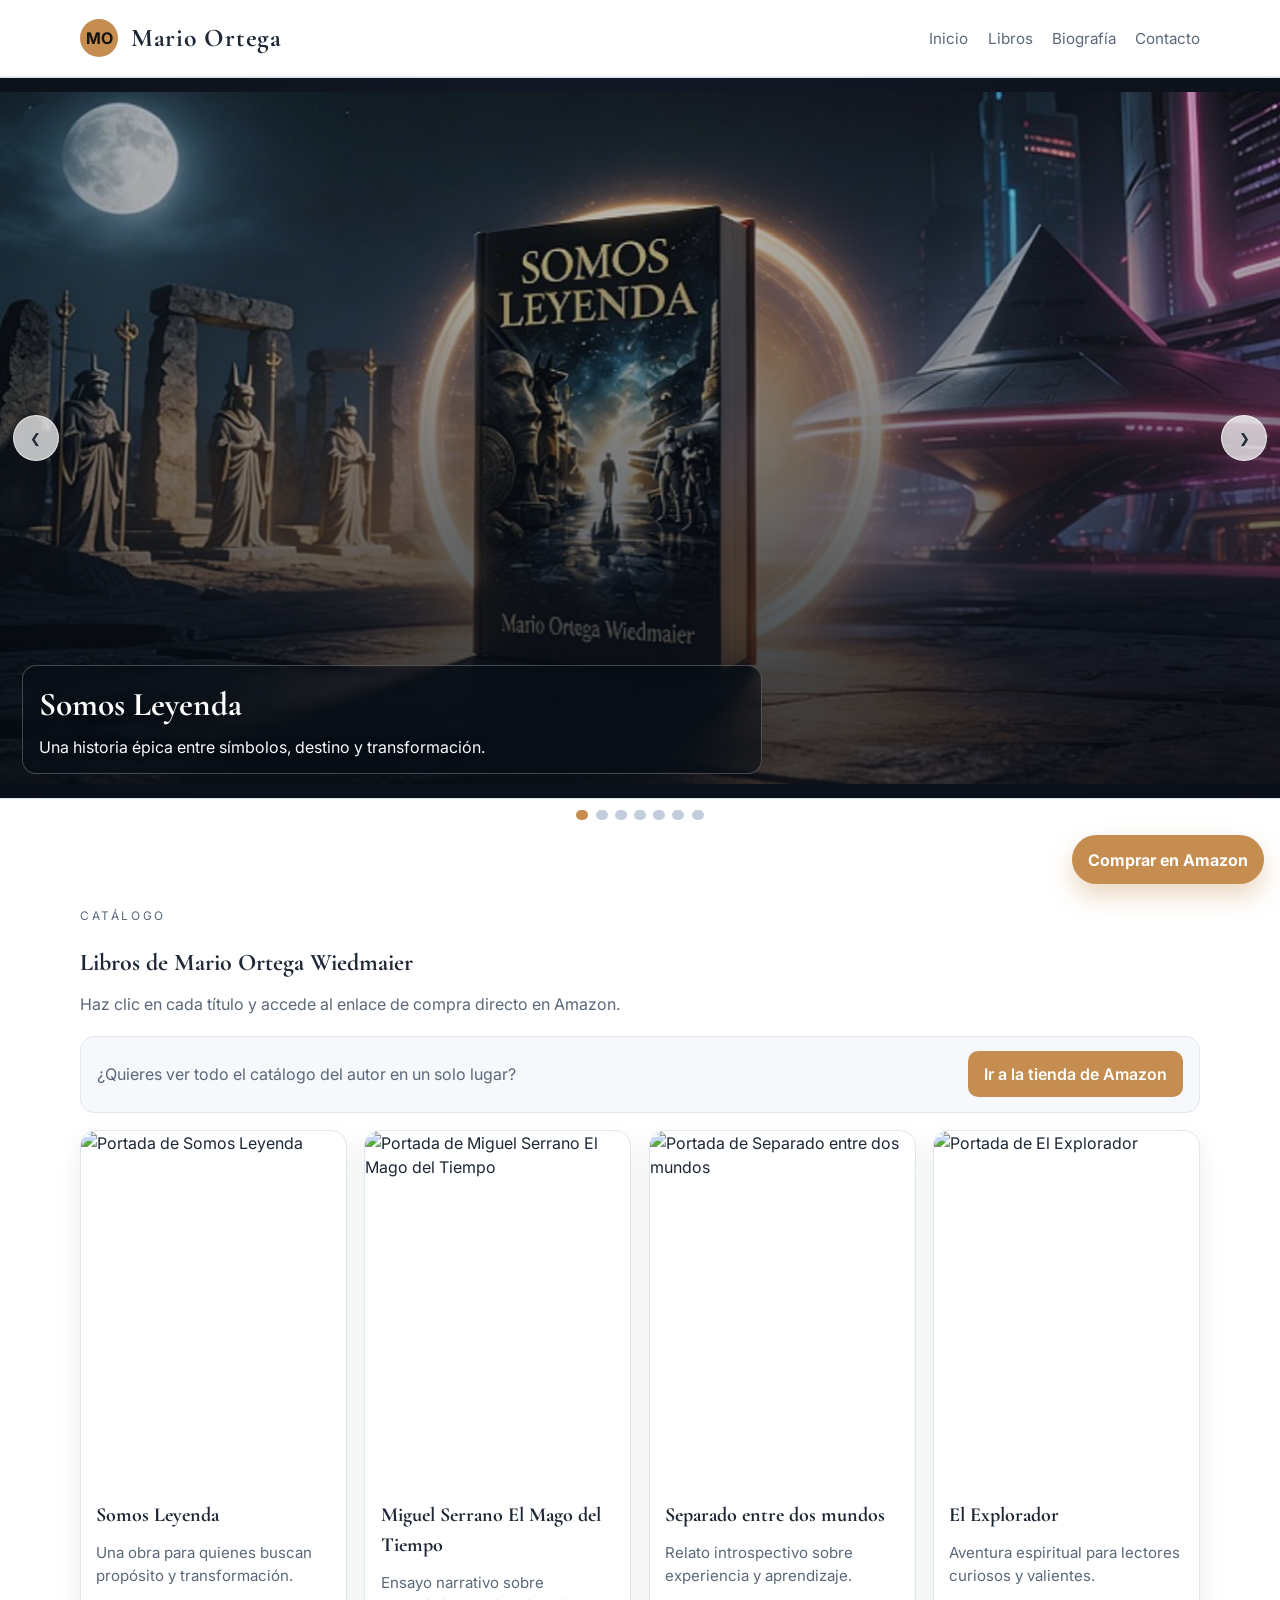
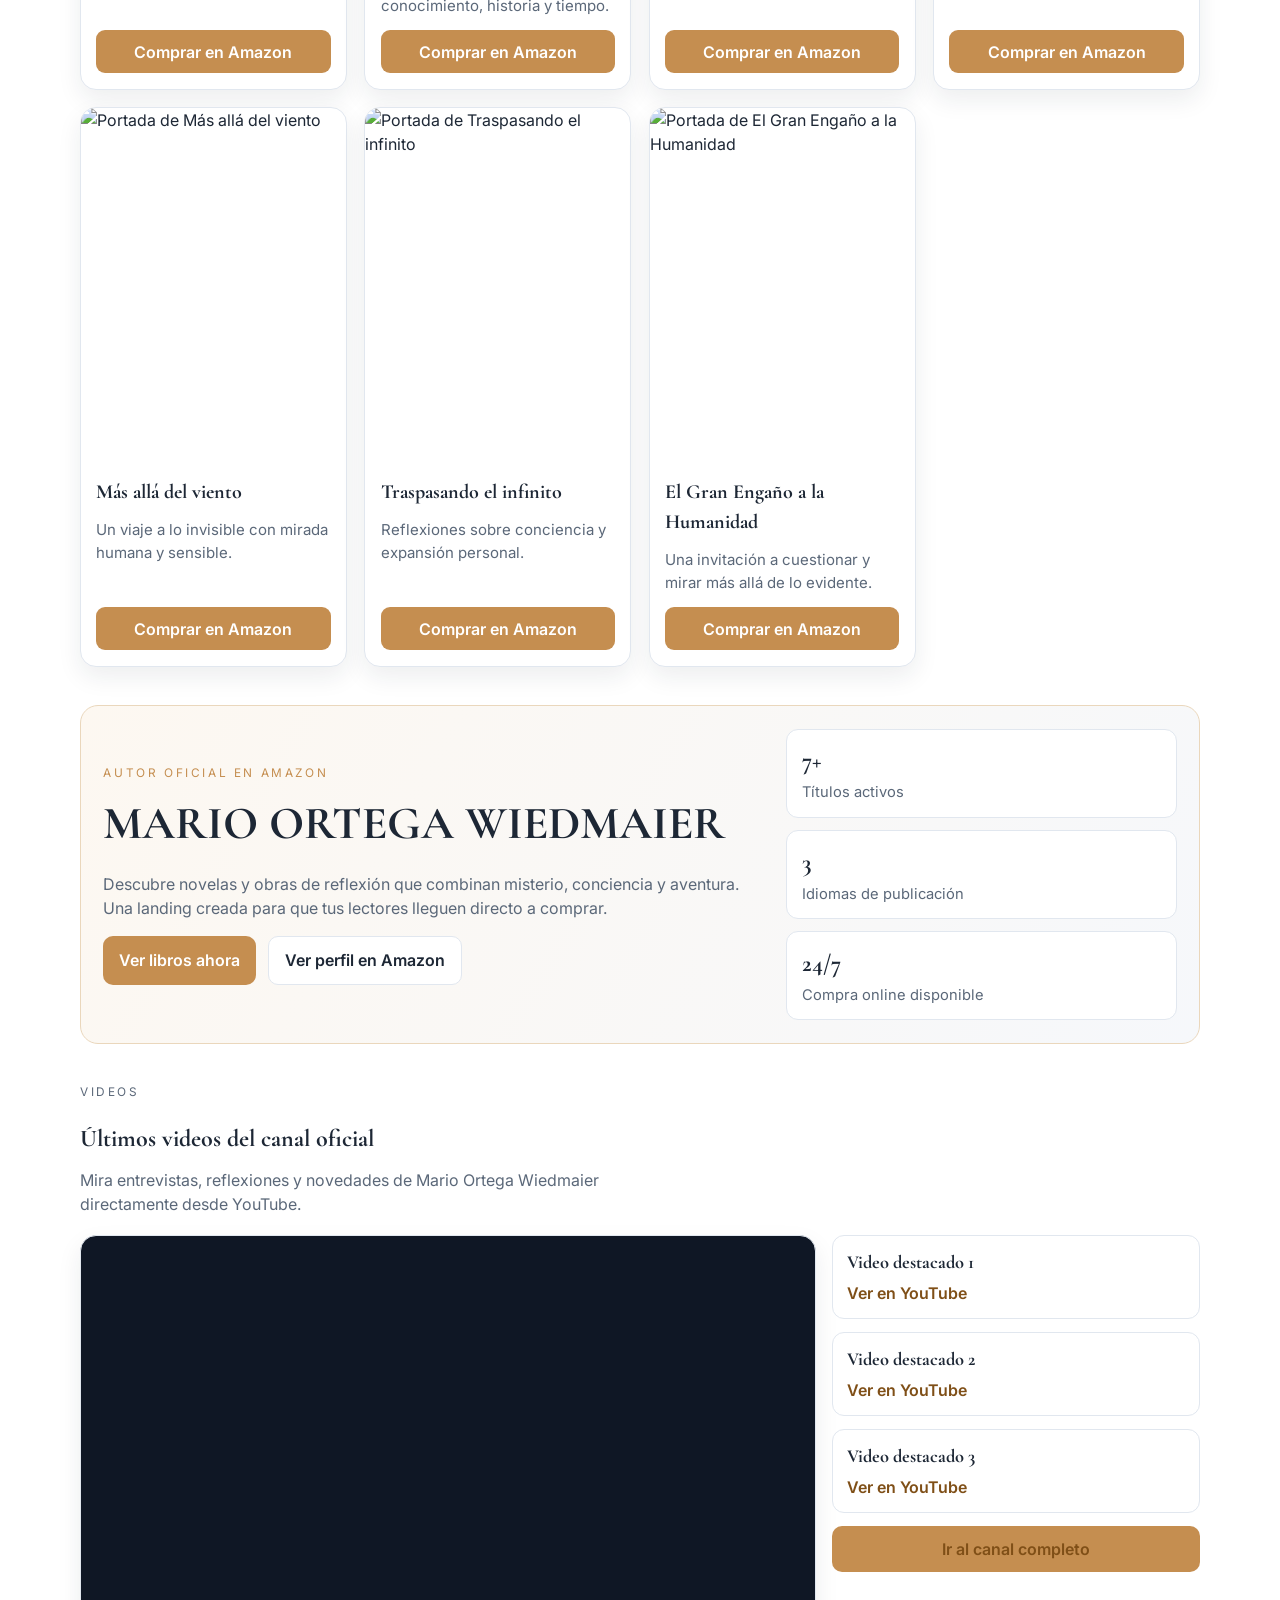
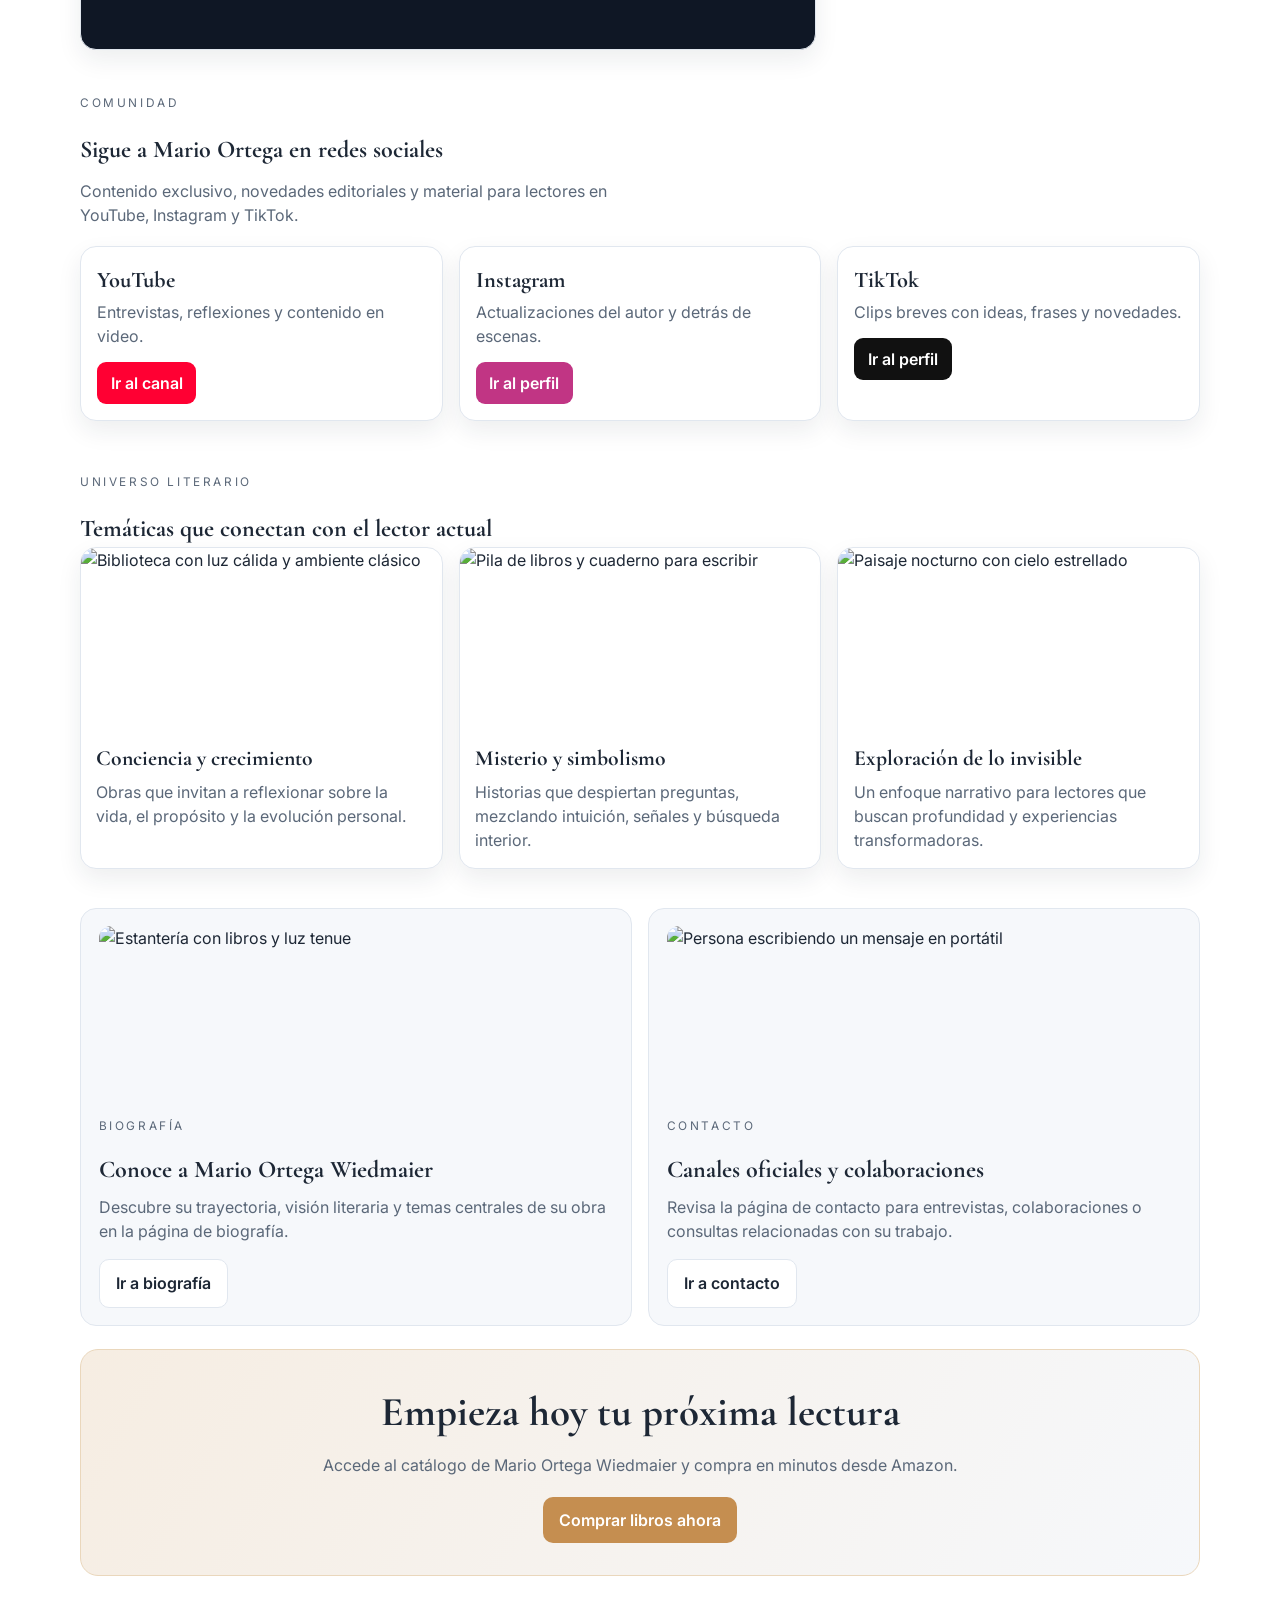
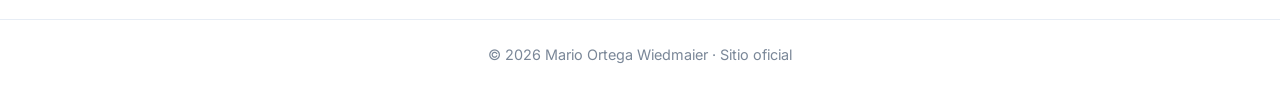
==== commit 5ddc2276: "Agregar seccion de videos de YouTube sin base de datos Co-authored-by: tomydominguez23 <tomydomingue" ====
--- a/index.html
+++ b/index.html
@@ -312,6 +312,67 @@
         </div>
       </section>
 
+      <section class="videos-section container" aria-label="Videos del canal de YouTube">
+        <div class="section-heading">
+          <p class="eyebrow">Videos</p>
+          <h2>Últimos videos del canal oficial</h2>
+          <p>
+            Mira entrevistas, reflexiones y novedades de Mario Ortega Wiedmaier
+            directamente desde YouTube.
+          </p>
+        </div>
+
+        <div class="videos-layout">
+          <div class="video-embed-wrap">
+            <iframe
+              src="https://www.youtube-nocookie.com/embed/videoseries?list=UUsYsvr1QNFrPJdxoeo2R__Q"
+              title="Videos de YouTube de Mario Ortega Wiedmaier"
+              loading="lazy"
+              allow="accelerometer; autoplay; clipboard-write; encrypted-media; gyroscope; picture-in-picture; web-share"
+              referrerpolicy="strict-origin-when-cross-origin"
+              allowfullscreen
+            ></iframe>
+          </div>
+
+          <aside class="video-links">
+            <article>
+              <h3>Video destacado 1</h3>
+              <a
+                href="https://www.youtube.com/watch?v=JmeoaEdDiHU"
+                target="_blank"
+                rel="noopener noreferrer"
+                >Ver en YouTube</a
+              >
+            </article>
+            <article>
+              <h3>Video destacado 2</h3>
+              <a
+                href="https://www.youtube.com/watch?v=eY9ztgBjlZY"
+                target="_blank"
+                rel="noopener noreferrer"
+                >Ver en YouTube</a
+              >
+            </article>
+            <article>
+              <h3>Video destacado 3</h3>
+              <a
+                href="https://www.youtube.com/watch?v=e6ZPQdz1NIE"
+                target="_blank"
+                rel="noopener noreferrer"
+                >Ver en YouTube</a
+              >
+            </article>
+            <a
+              class="btn-primary full"
+              href="https://www.youtube.com/@marioortegaw.6018"
+              target="_blank"
+              rel="noopener noreferrer"
+              >Ir al canal completo</a
+            >
+          </aside>
+        </div>
+      </section>
+
       <section class="social-section container" aria-label="Redes sociales oficiales">
         <div class="section-heading">
           <p class="eyebrow">Comunidad</p>
--- a/styles.css
+++ b/styles.css
@@ -214,7 +214,9 @@
 
 .carousel-track {
   position: relative;
-  min-height: clamp(320px, 42vw, 560px);
+  aspect-ratio: 16 / 9;
+  min-height: 0;
+  background: radial-gradient(circle at center, #1a2233 0%, #0d111a 100%);
 }
 
 .hero-slide {
@@ -242,7 +244,8 @@
 .hero-slide img {
   width: 100%;
   height: 100%;
-  object-fit: cover;
+  object-fit: contain;
+  object-position: center;
 }
 
 .slide-caption {
@@ -425,6 +428,59 @@
   font-size: clamp(2rem, 3.6vw, 3.1rem);
 }
 
+.videos-section {
+  padding: 1.8rem 0 0.3rem;
+}
+
+.videos-layout {
+  display: grid;
+  grid-template-columns: 2fr 1fr;
+  gap: 1rem;
+  align-items: start;
+}
+
+.video-embed-wrap {
+  border: 1px solid var(--line);
+  border-radius: 16px;
+  overflow: hidden;
+  background: #0f1725;
+  box-shadow: 0 10px 24px rgba(26, 37, 52, 0.08);
+}
+
+.video-embed-wrap iframe {
+  width: 100%;
+  aspect-ratio: 16 / 9;
+  border: 0;
+  display: block;
+}
+
+.video-links {
+  display: grid;
+  gap: 0.8rem;
+}
+
+.video-links article {
+  border: 1px solid var(--line);
+  border-radius: 12px;
+  background: #ffffff;
+  padding: 0.8rem 0.85rem;
+}
+
+.video-links h3 {
+  font-size: 1.15rem;
+  margin-bottom: 0.3rem;
+}
+
+.video-links a {
+  color: #7f4f17;
+  font-weight: 600;
+  text-decoration: none;
+}
+
+.btn-primary.full {
+  width: 100%;
+}
+
 .social-section {
   padding: 1.8rem 0 0.4rem;
 }
@@ -708,6 +764,10 @@
     grid-template-columns: 1fr;
   }
 
+  .videos-layout {
+    grid-template-columns: 1fr;
+  }
+
   .social-grid {
     grid-template-columns: 1fr;
   }
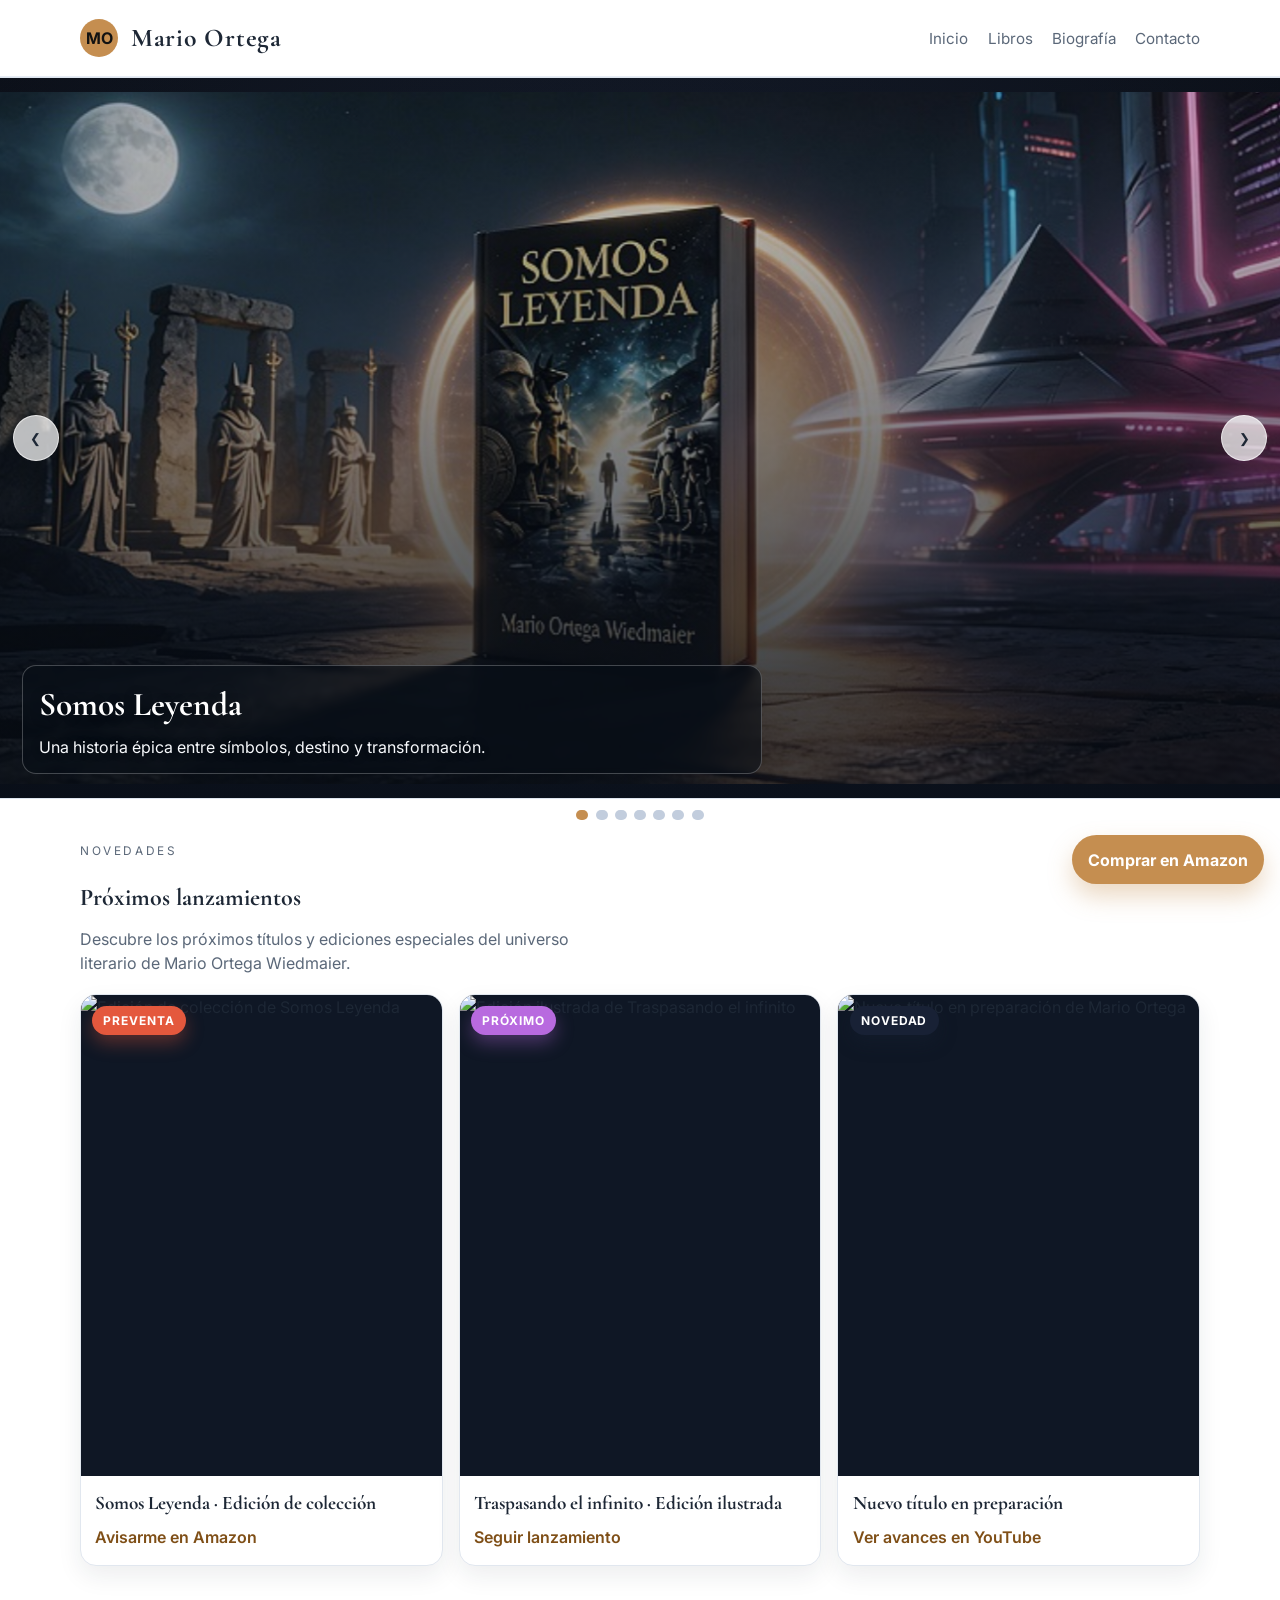
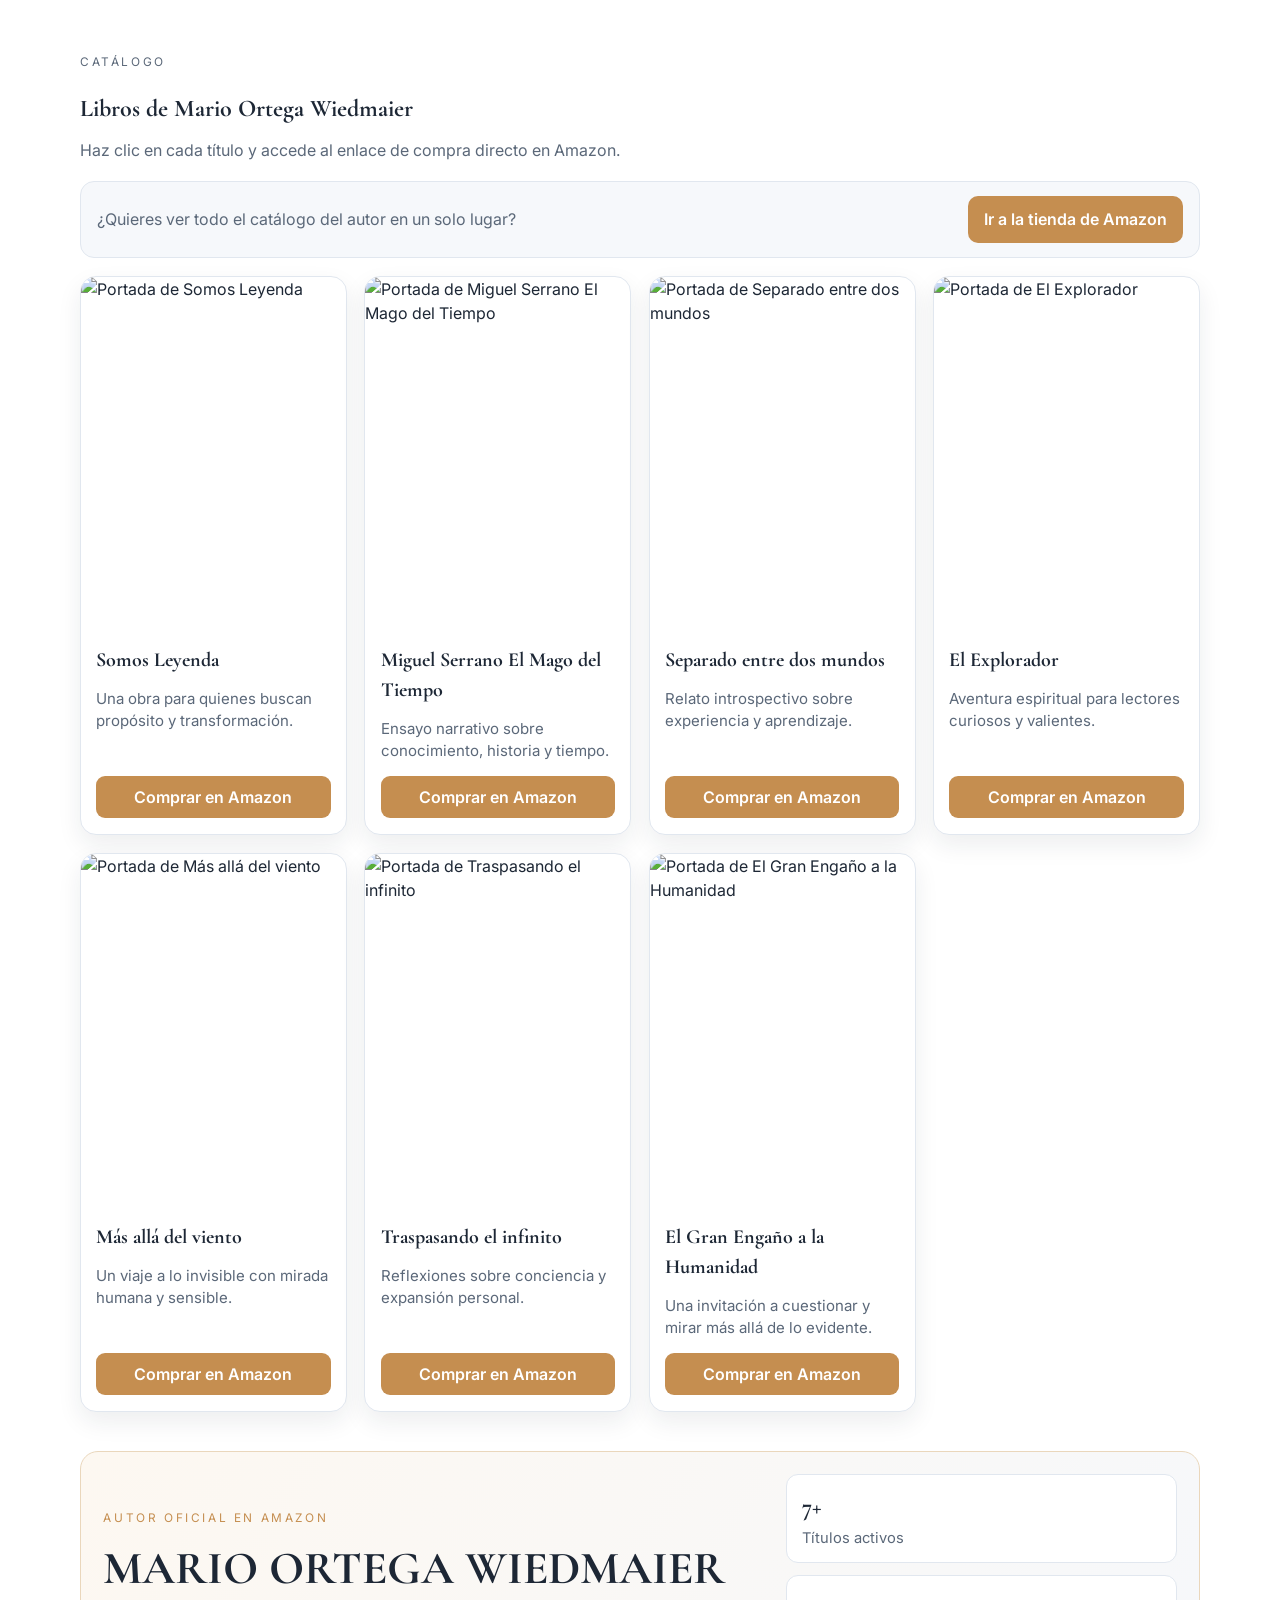
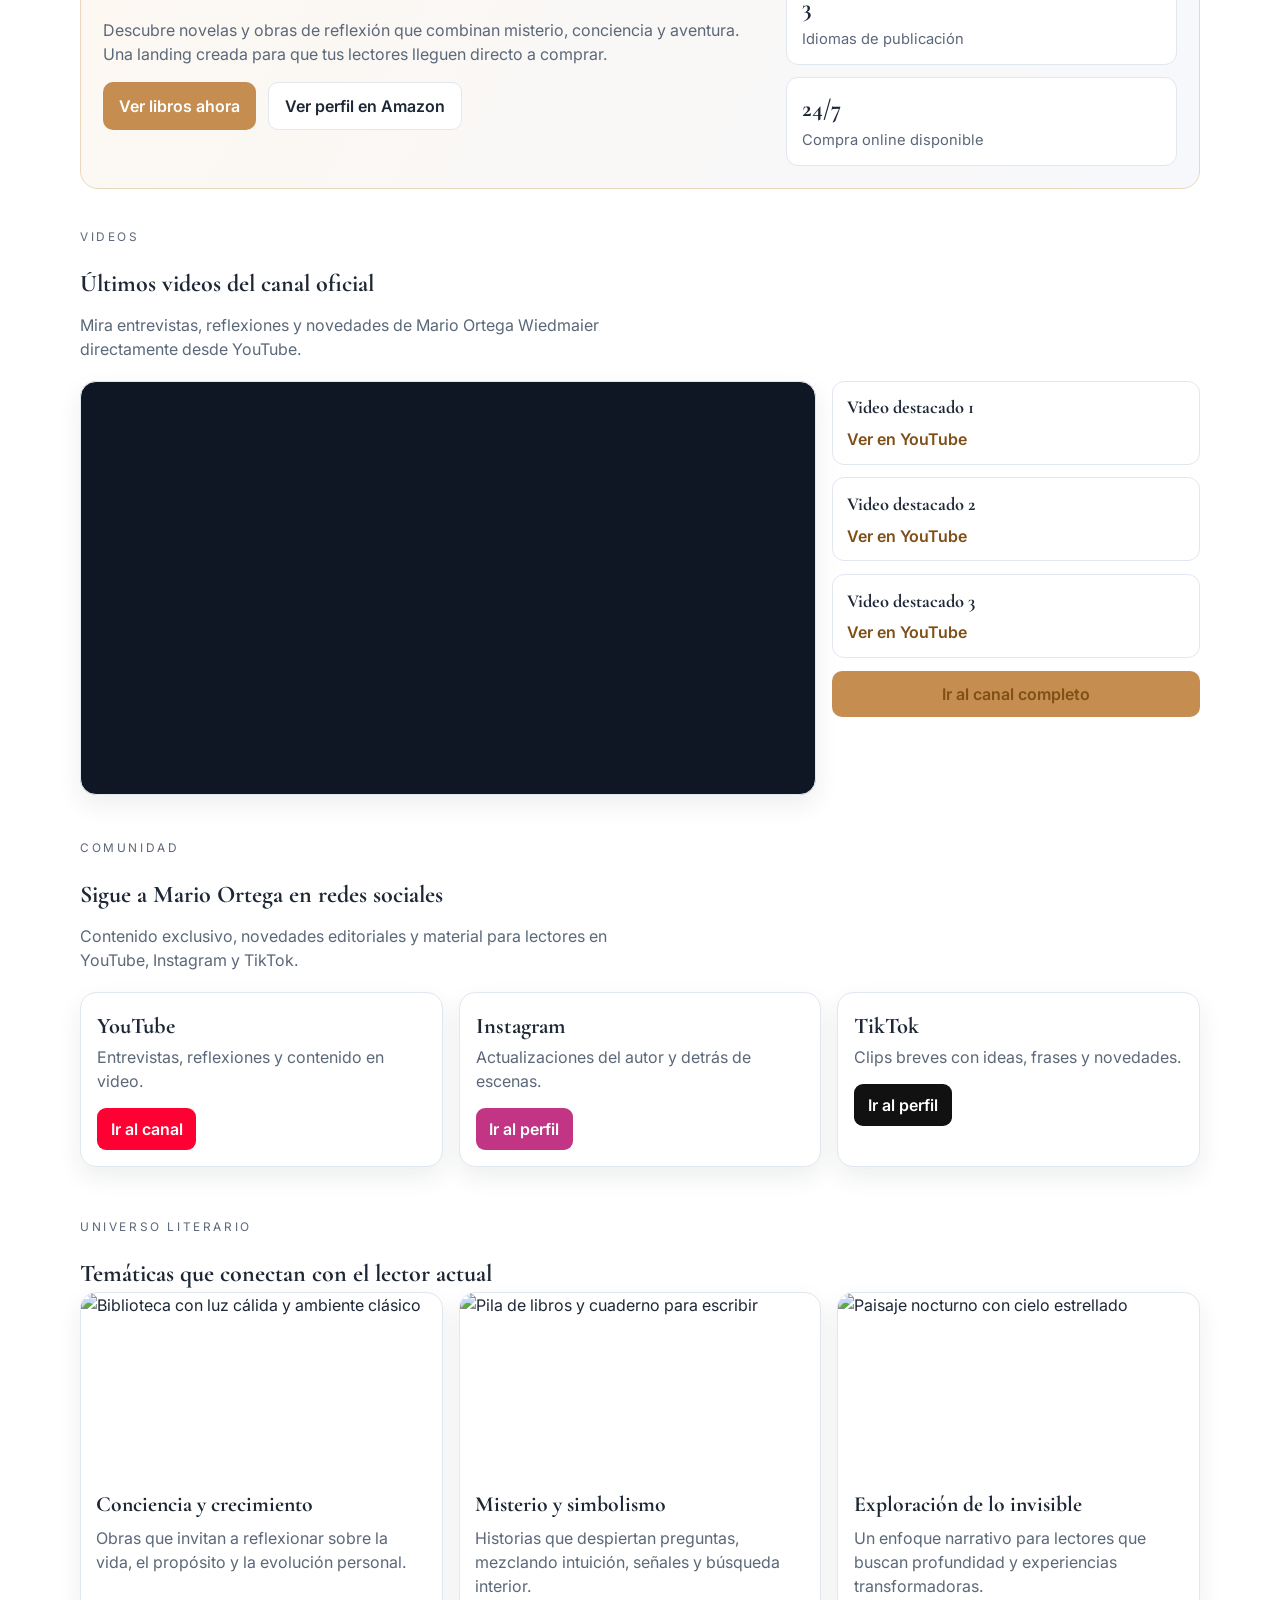
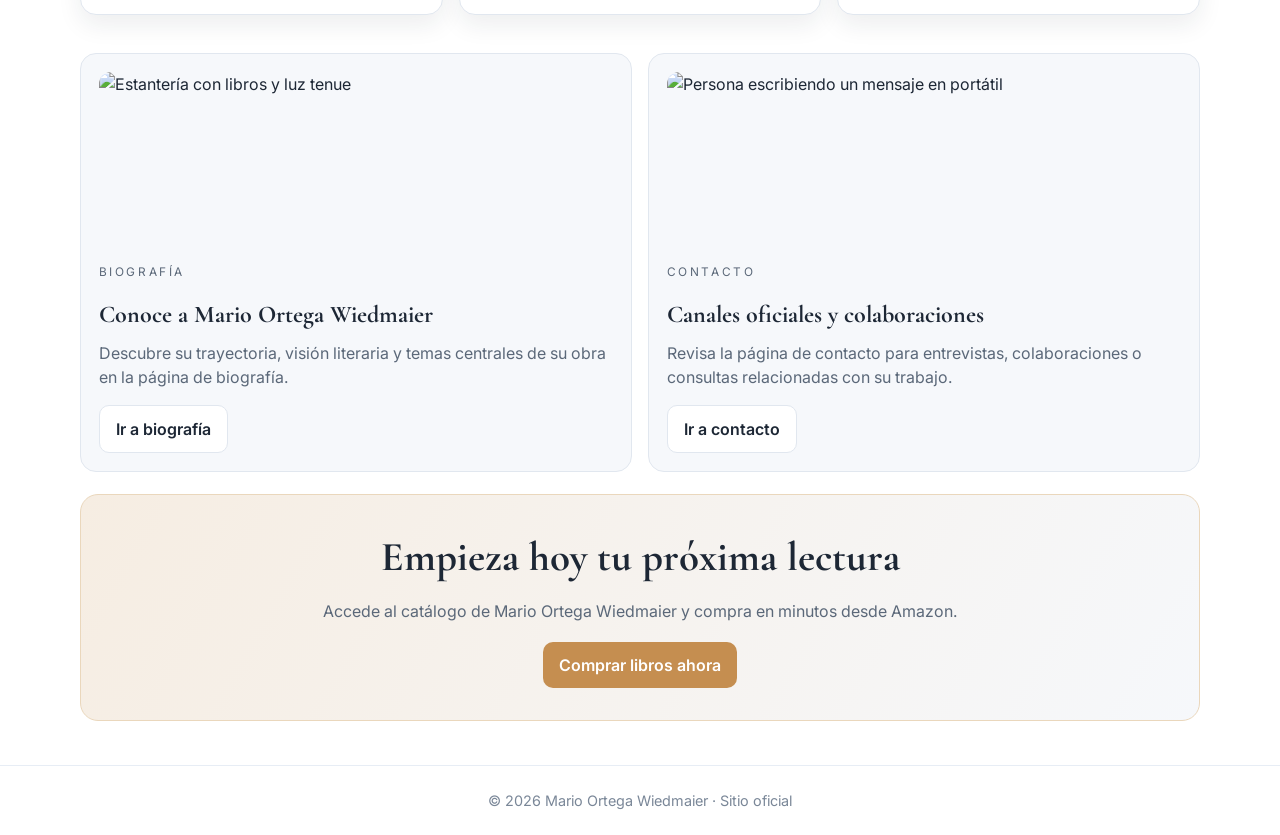
==== commit 677bdbd0: "Agregar bloque de proximos lanzamientos en hero Co-authored-by: tomydominguez23 <tomydominguez23@use" ====
--- a/index.html
+++ b/index.html
@@ -119,6 +119,76 @@
           </button>
         </div>
         <div class="hero-dots" id="heroDots" aria-label="Selector de imágenes"></div>
+
+        <div class="container upcoming-launches">
+          <div class="section-heading">
+            <p class="eyebrow">Novedades</p>
+            <h2>Próximos lanzamientos</h2>
+            <p>
+              Descubre los próximos títulos y ediciones especiales del universo
+              literario de Mario Ortega Wiedmaier.
+            </p>
+          </div>
+
+          <div class="upcoming-grid">
+            <article class="upcoming-card">
+              <div class="upcoming-cover">
+                <span class="launch-badge">PREVENTA</span>
+                <img
+                  src="https://m.media-amazon.com/images/I/71iGGDBNnEL._SY342_.jpg"
+                  alt="Edición de colección de Somos Leyenda"
+                />
+              </div>
+              <div class="upcoming-info">
+                <h3>Somos Leyenda · Edición de colección</h3>
+                <a
+                  href="https://www.amazon.com/stores/Mario-Ortega-Wiedmaier/author/B0GHSYDQKZ?language=es&ref=sr_ntt_srch_lnk_1&qid=1772982015&sr=8-1&shoppingPortalEnabled=true"
+                  target="_blank"
+                  rel="noopener noreferrer"
+                  >Avisarme en Amazon</a
+                >
+              </div>
+            </article>
+
+            <article class="upcoming-card">
+              <div class="upcoming-cover">
+                <span class="launch-badge secondary">PRÓXIMO</span>
+                <img
+                  src="https://m.media-amazon.com/images/I/61pS0AprR1L._SY342_.jpg"
+                  alt="Edición ilustrada de Traspasando el infinito"
+                />
+              </div>
+              <div class="upcoming-info">
+                <h3>Traspasando el infinito · Edición ilustrada</h3>
+                <a
+                  href="https://www.amazon.com/stores/Mario-Ortega-Wiedmaier/author/B0GHSYDQKZ?language=es&ref=sr_ntt_srch_lnk_1&qid=1772982015&sr=8-1&shoppingPortalEnabled=true"
+                  target="_blank"
+                  rel="noopener noreferrer"
+                  >Seguir lanzamiento</a
+                >
+              </div>
+            </article>
+
+            <article class="upcoming-card">
+              <div class="upcoming-cover">
+                <span class="launch-badge dark">NOVEDAD</span>
+                <img
+                  src="https://m.media-amazon.com/images/I/71MgsUpYMJL._SY342_.jpg"
+                  alt="Nuevo título en preparación de Mario Ortega"
+                />
+              </div>
+              <div class="upcoming-info">
+                <h3>Nuevo título en preparación</h3>
+                <a
+                  href="https://www.youtube.com/@marioortegaw.6018"
+                  target="_blank"
+                  rel="noopener noreferrer"
+                  >Ver avances en YouTube</a
+                >
+              </div>
+            </article>
+          </div>
+        </div>
       </section>
 
       <section class="books-section container" id="libros">
--- a/styles.css
+++ b/styles.css
@@ -321,6 +321,75 @@
   background: var(--accent);
 }
 
+.upcoming-launches {
+  margin-top: 1.4rem;
+}
+
+.upcoming-grid {
+  display: grid;
+  grid-template-columns: repeat(3, minmax(0, 1fr));
+  gap: 1rem;
+}
+
+.upcoming-card {
+  background: #ffffff;
+  border: 1px solid var(--line);
+  border-radius: 16px;
+  overflow: hidden;
+  box-shadow: 0 10px 24px rgba(26, 37, 52, 0.08);
+}
+
+.upcoming-cover {
+  position: relative;
+  background: #0f1725;
+}
+
+.upcoming-cover img {
+  width: 100%;
+  aspect-ratio: 3 / 4;
+  object-fit: cover;
+}
+
+.launch-badge {
+  position: absolute;
+  top: 0.7rem;
+  left: 0.7rem;
+  z-index: 2;
+  border-radius: 999px;
+  padding: 0.35rem 0.7rem;
+  font-size: 0.75rem;
+  letter-spacing: 0.08em;
+  font-weight: 700;
+  color: #ffffff;
+  background: #e4583d;
+  box-shadow: 0 8px 18px rgba(228, 88, 61, 0.35);
+}
+
+.launch-badge.secondary {
+  background: #b86adf;
+  box-shadow: 0 8px 18px rgba(184, 106, 223, 0.35);
+}
+
+.launch-badge.dark {
+  background: #182135;
+  box-shadow: 0 8px 18px rgba(24, 33, 53, 0.35);
+}
+
+.upcoming-info {
+  padding: 0.85rem 0.9rem 0.95rem;
+}
+
+.upcoming-info h3 {
+  font-size: 1.2rem;
+  margin-bottom: 0.45rem;
+}
+
+.upcoming-info a {
+  color: #7f4f17;
+  text-decoration: none;
+  font-weight: 600;
+}
+
 .books-section {
   padding: 3rem 0 1.5rem;
 }
@@ -760,6 +829,10 @@
     grid-template-columns: repeat(2, minmax(0, 1fr));
   }
 
+  .upcoming-grid {
+    grid-template-columns: 1fr 1fr;
+  }
+
   .theme-grid {
     grid-template-columns: 1fr;
   }
@@ -798,6 +871,10 @@
     grid-template-columns: 1fr;
   }
 
+  .upcoming-grid {
+    grid-template-columns: 1fr;
+  }
+
   .more-info-section {
     grid-template-columns: 1fr;
   }
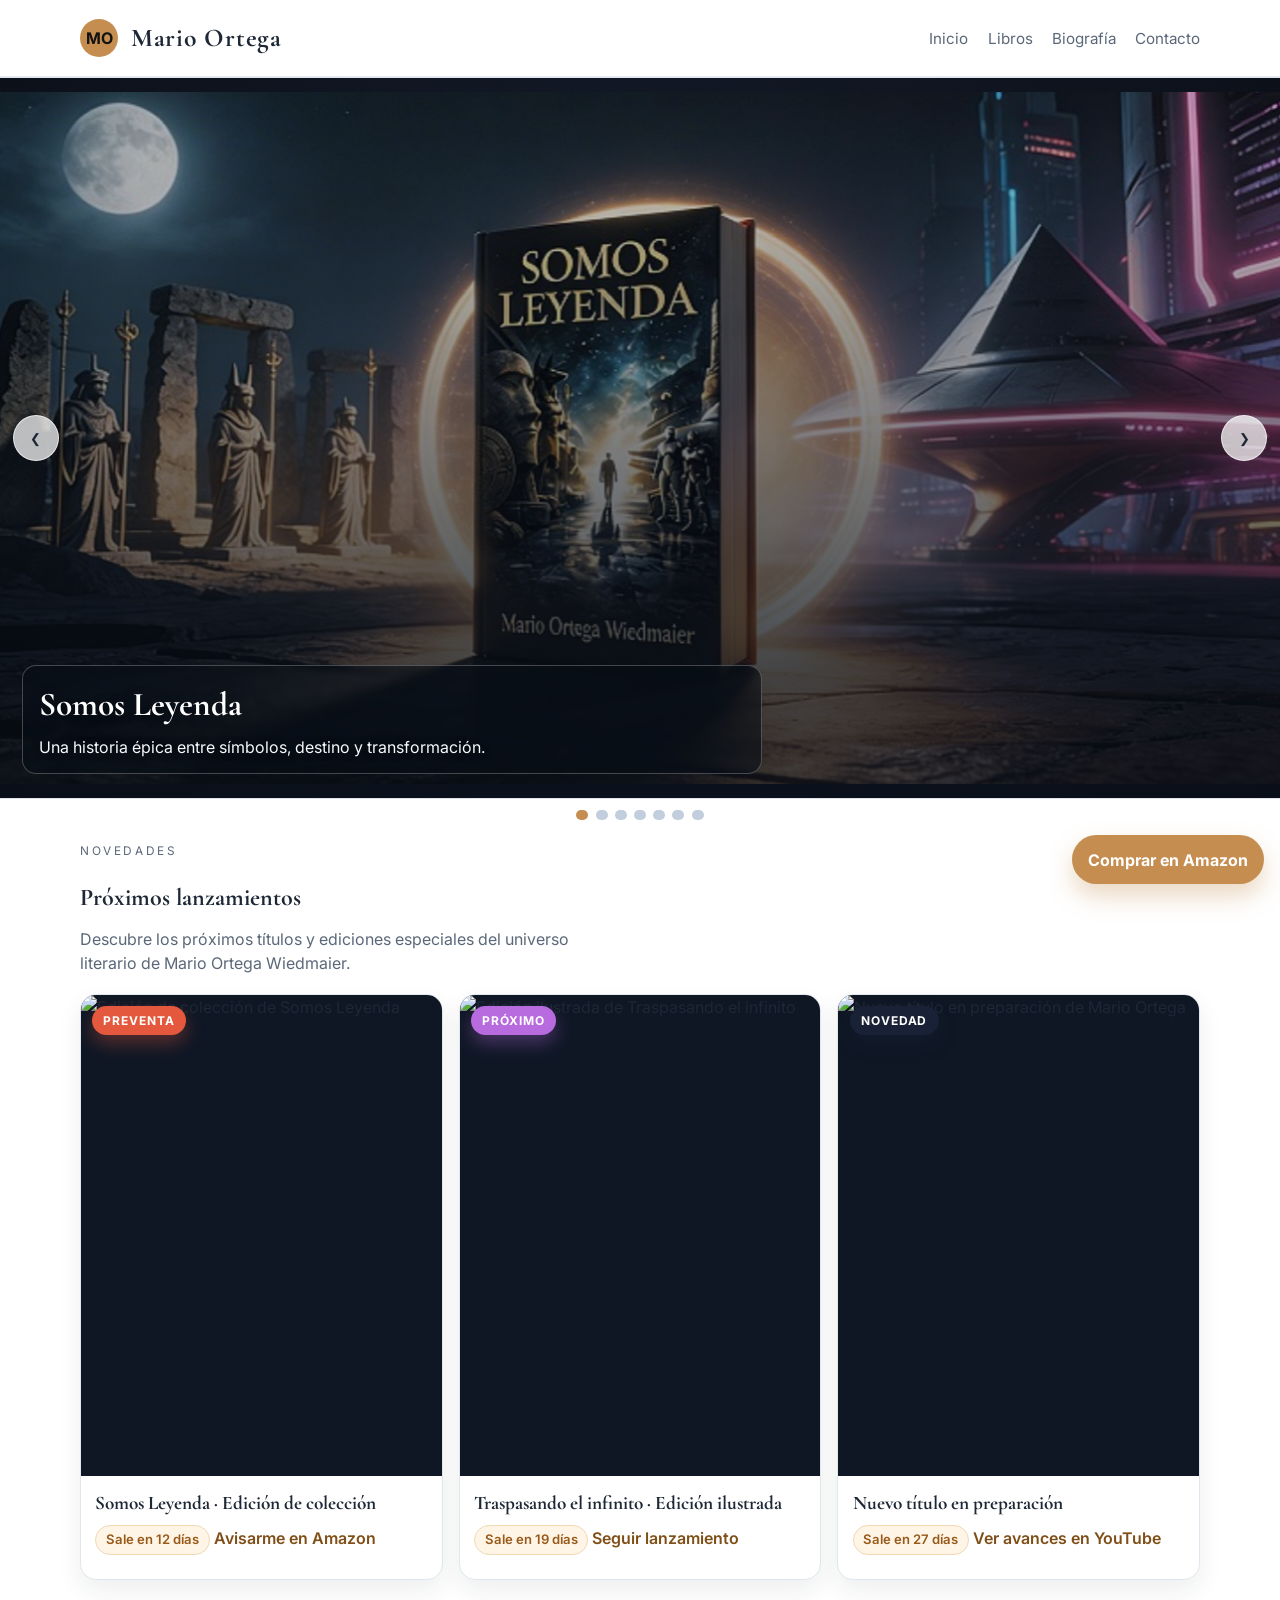
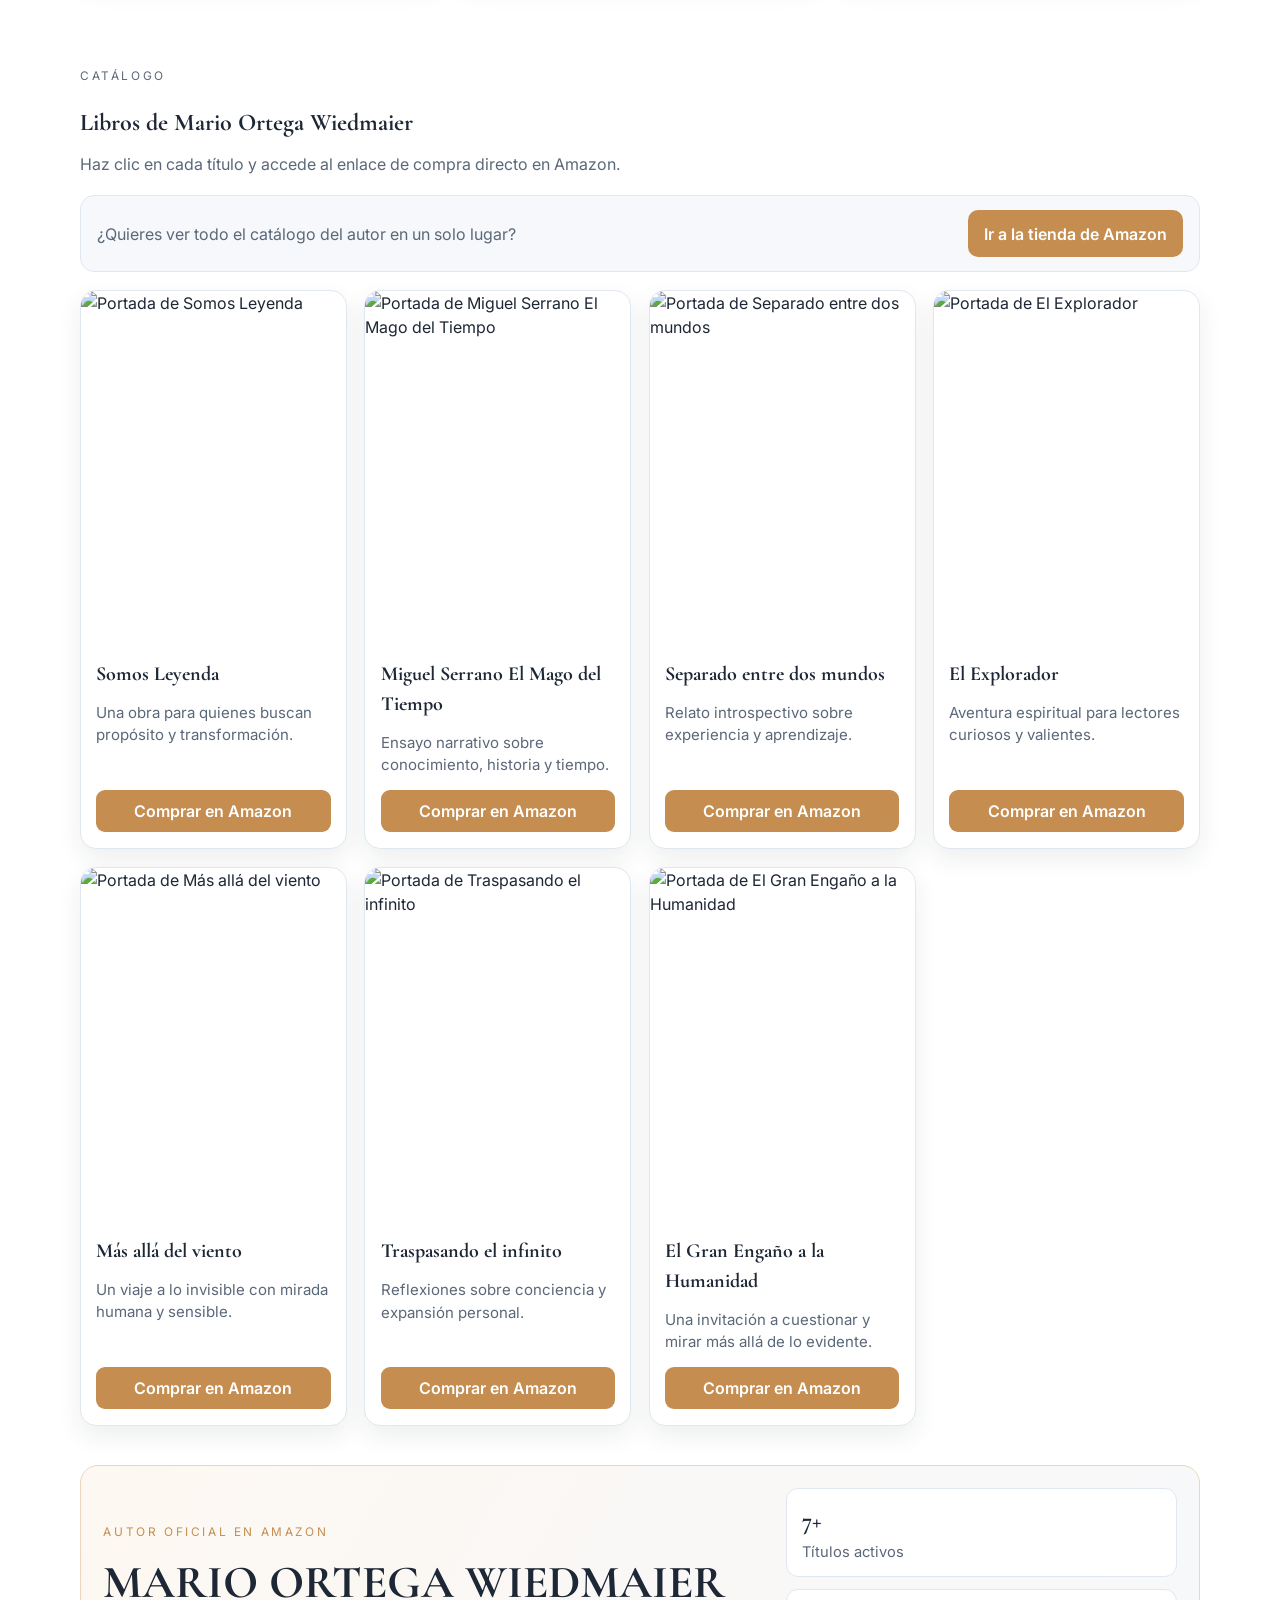
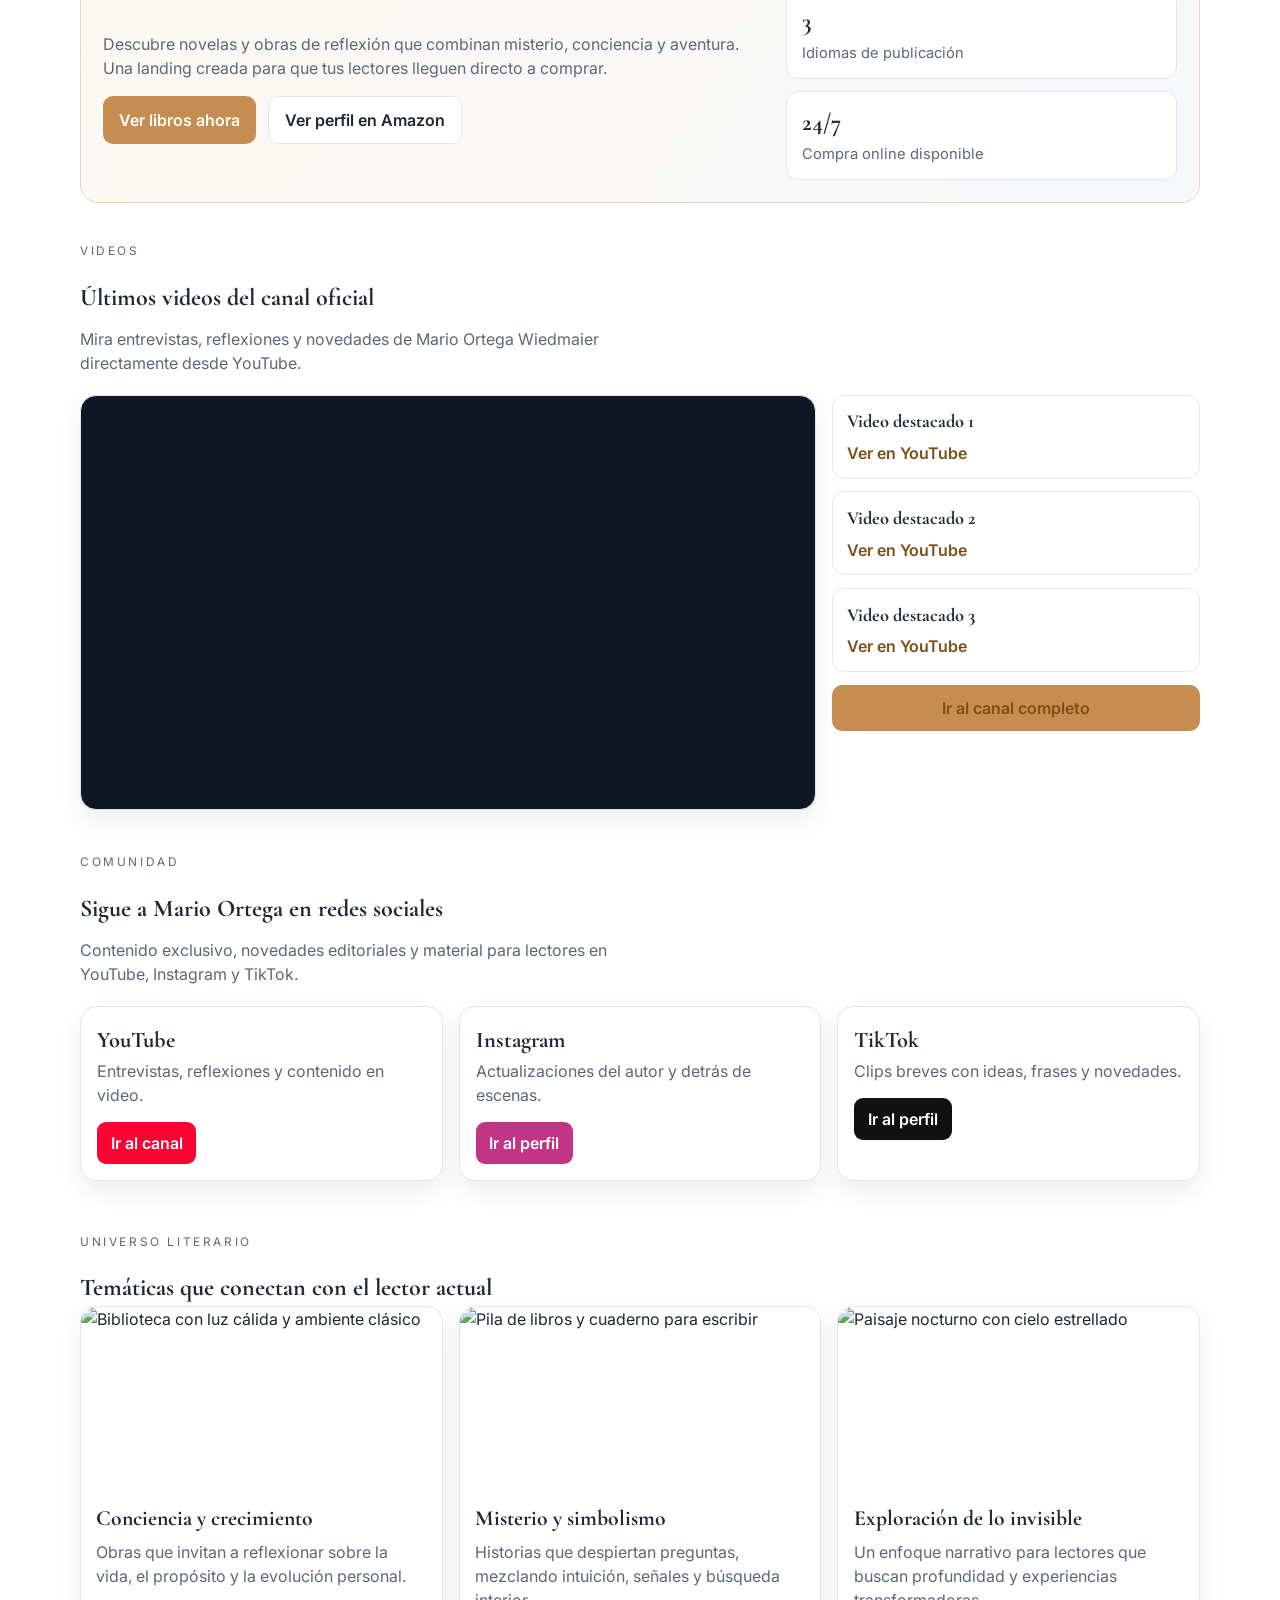
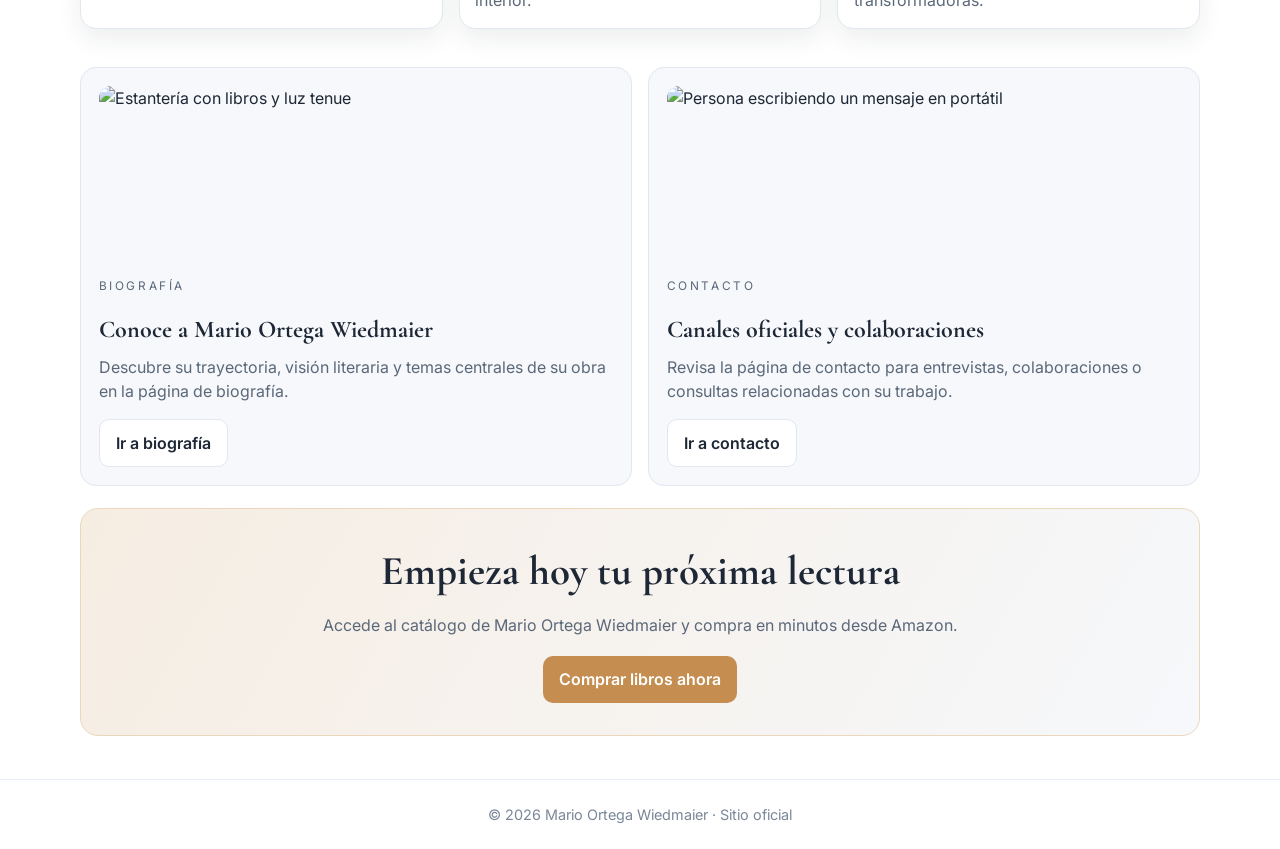
==== commit 68c9a824: "Agregar contador de dias en proximos lanzamientos Co-authored-by: tomydominguez23 <tomydominguez23@u" ====
--- a/index.html
+++ b/index.html
@@ -141,6 +141,7 @@
               </div>
               <div class="upcoming-info">
                 <h3>Somos Leyenda · Edición de colección</h3>
+                <p class="launch-timer">Sale en 12 días</p>
                 <a
                   href="https://www.amazon.com/stores/Mario-Ortega-Wiedmaier/author/B0GHSYDQKZ?language=es&ref=sr_ntt_srch_lnk_1&qid=1772982015&sr=8-1&shoppingPortalEnabled=true"
                   target="_blank"
@@ -160,6 +161,7 @@
               </div>
               <div class="upcoming-info">
                 <h3>Traspasando el infinito · Edición ilustrada</h3>
+                <p class="launch-timer">Sale en 19 días</p>
                 <a
                   href="https://www.amazon.com/stores/Mario-Ortega-Wiedmaier/author/B0GHSYDQKZ?language=es&ref=sr_ntt_srch_lnk_1&qid=1772982015&sr=8-1&shoppingPortalEnabled=true"
                   target="_blank"
@@ -179,6 +181,7 @@
               </div>
               <div class="upcoming-info">
                 <h3>Nuevo título en preparación</h3>
+                <p class="launch-timer">Sale en 27 días</p>
                 <a
                   href="https://www.youtube.com/@marioortegaw.6018"
                   target="_blank"
--- a/styles.css
+++ b/styles.css
@@ -384,6 +384,19 @@
   margin-bottom: 0.45rem;
 }
 
+.launch-timer {
+  display: inline-flex;
+  align-items: center;
+  margin: 0 0 0.55rem;
+  border-radius: 999px;
+  background: #fff5e7;
+  border: 1px solid #f0d8b4;
+  color: #995a19;
+  font-size: 0.82rem;
+  font-weight: 600;
+  padding: 0.24rem 0.6rem;
+}
+
 .upcoming-info a {
   color: #7f4f17;
   text-decoration: none;
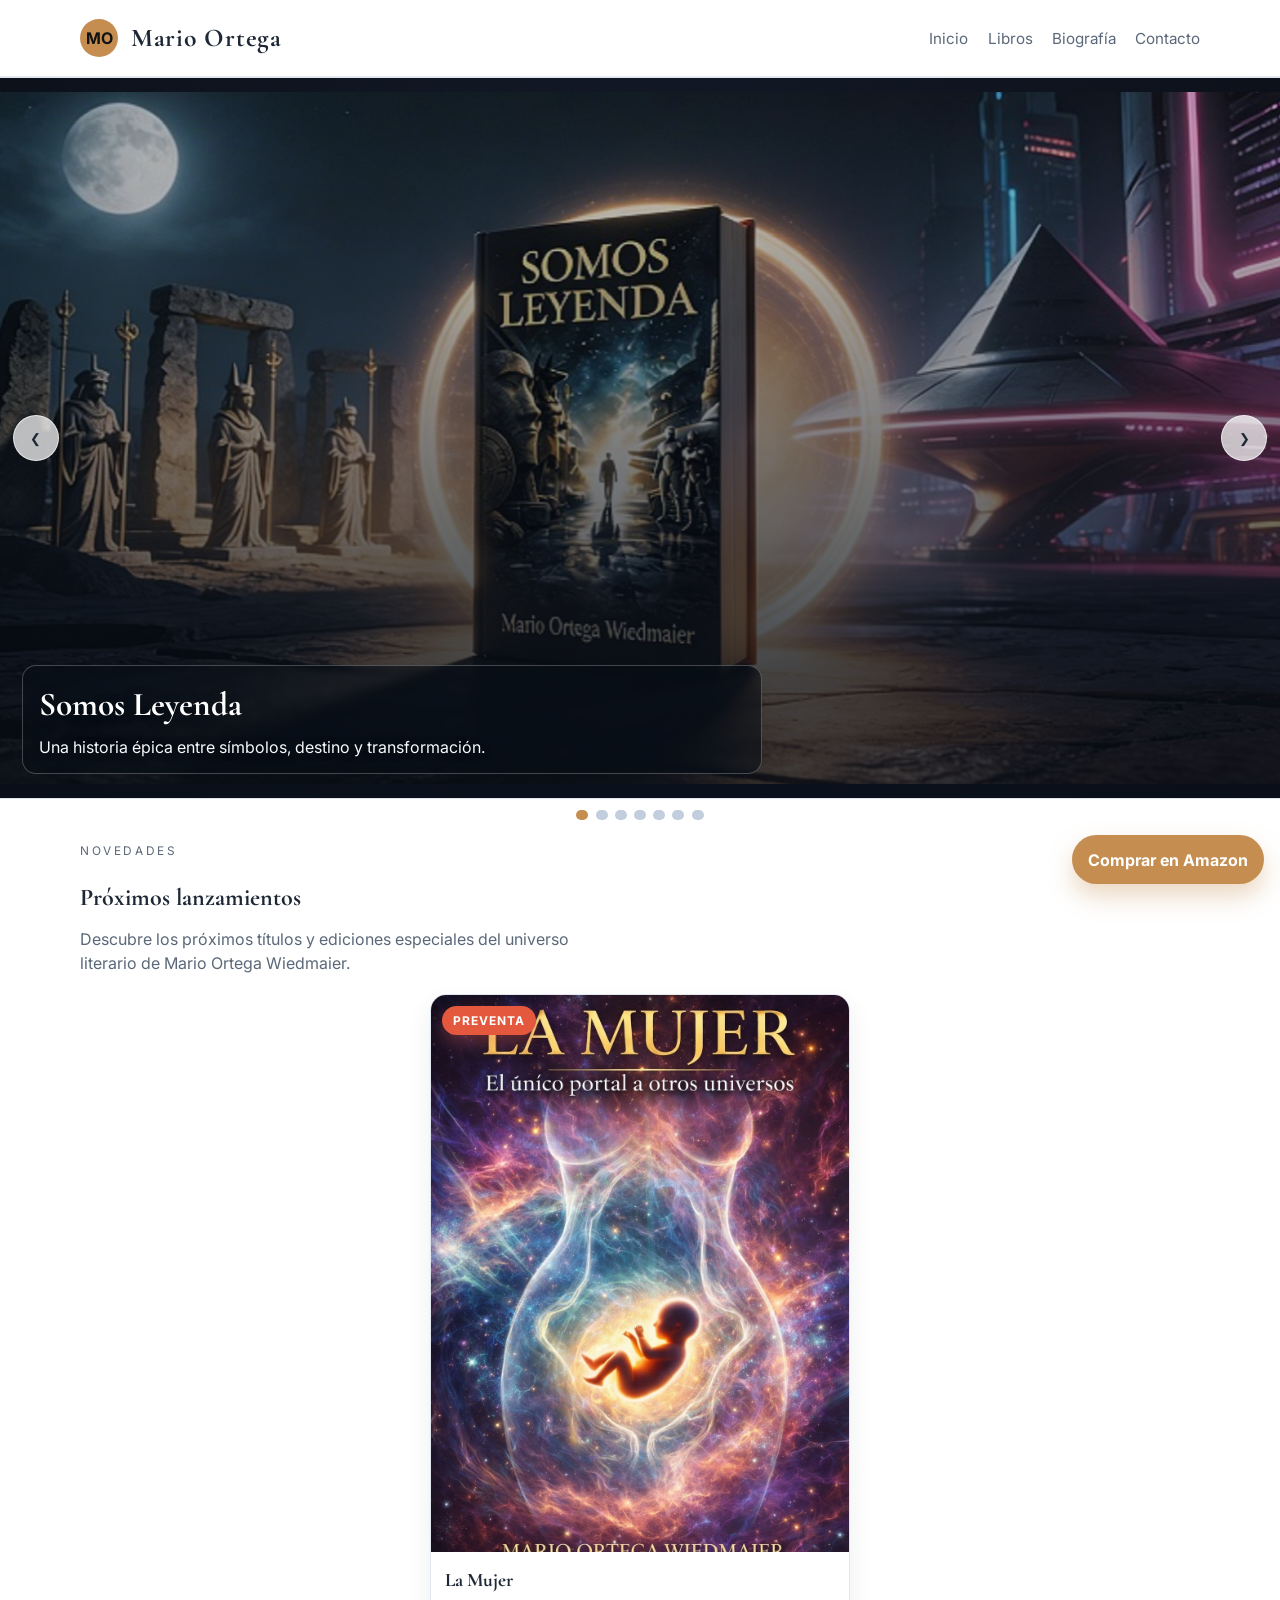
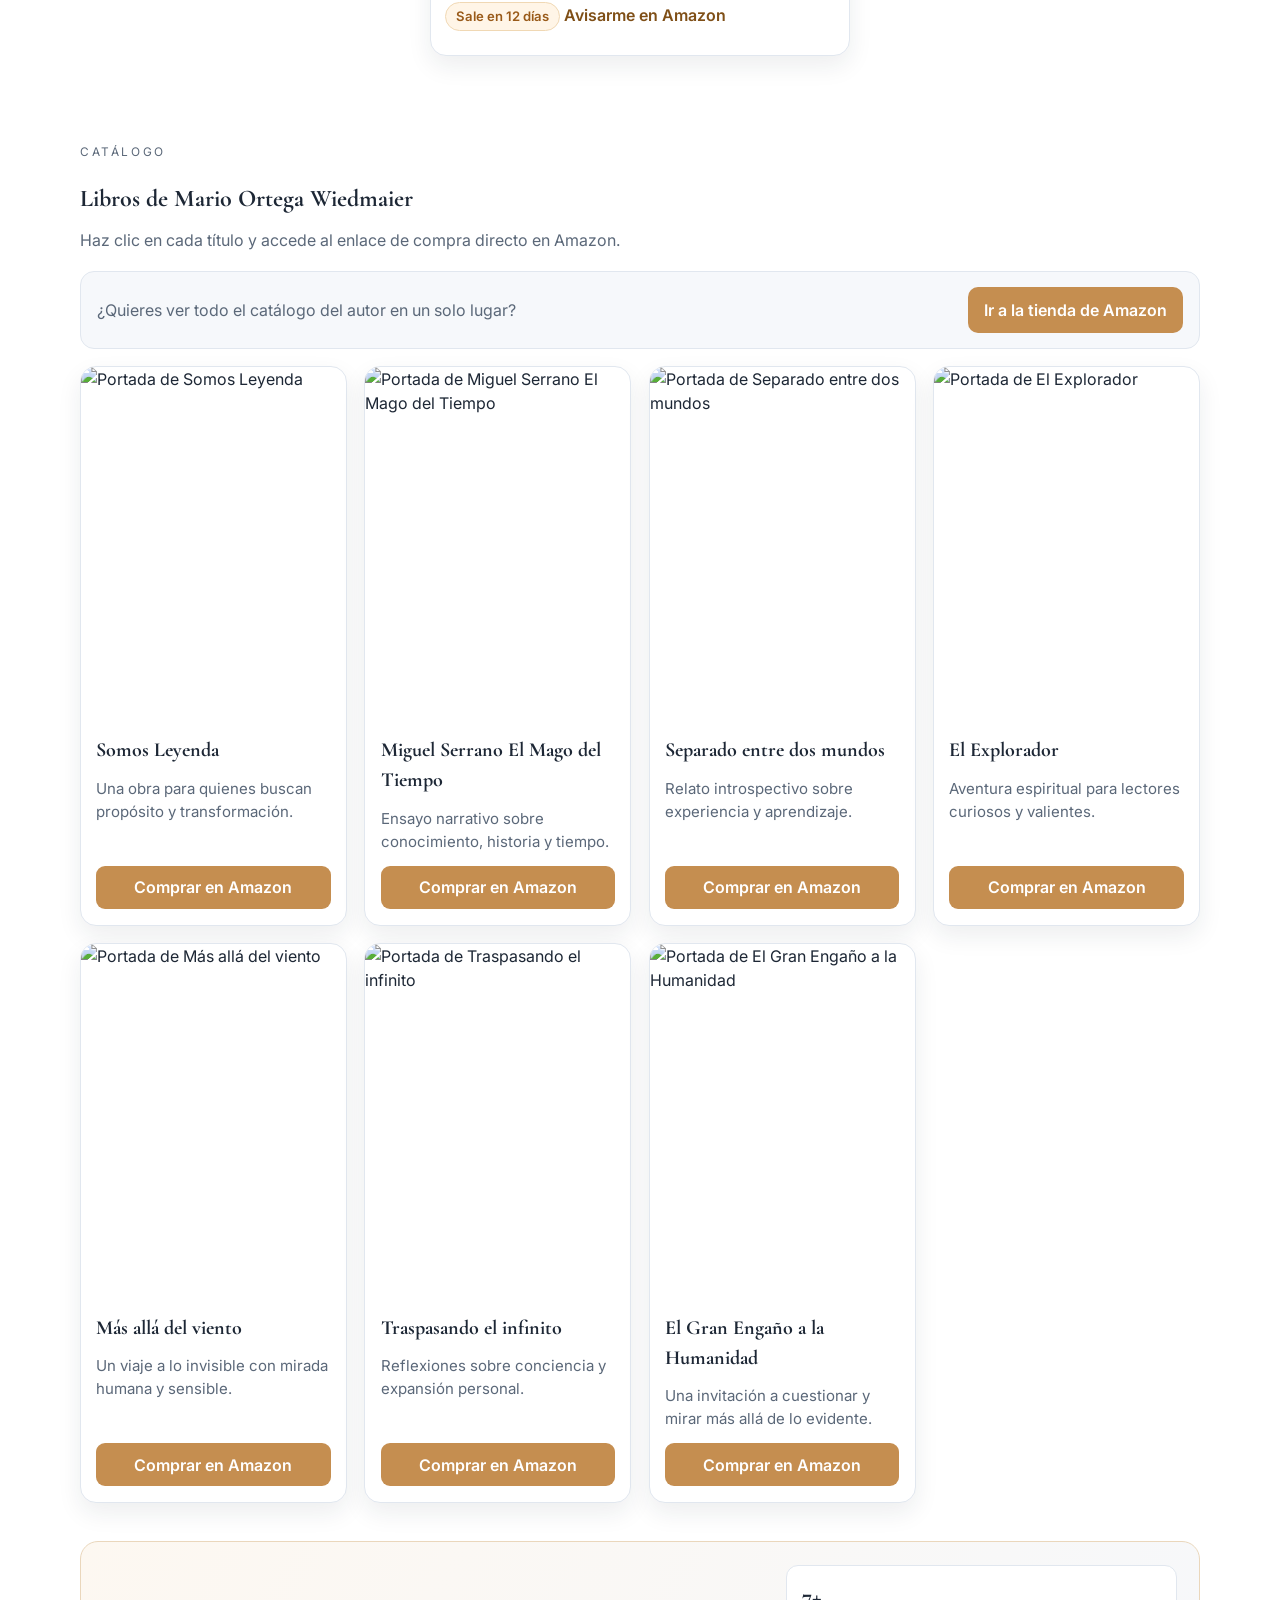
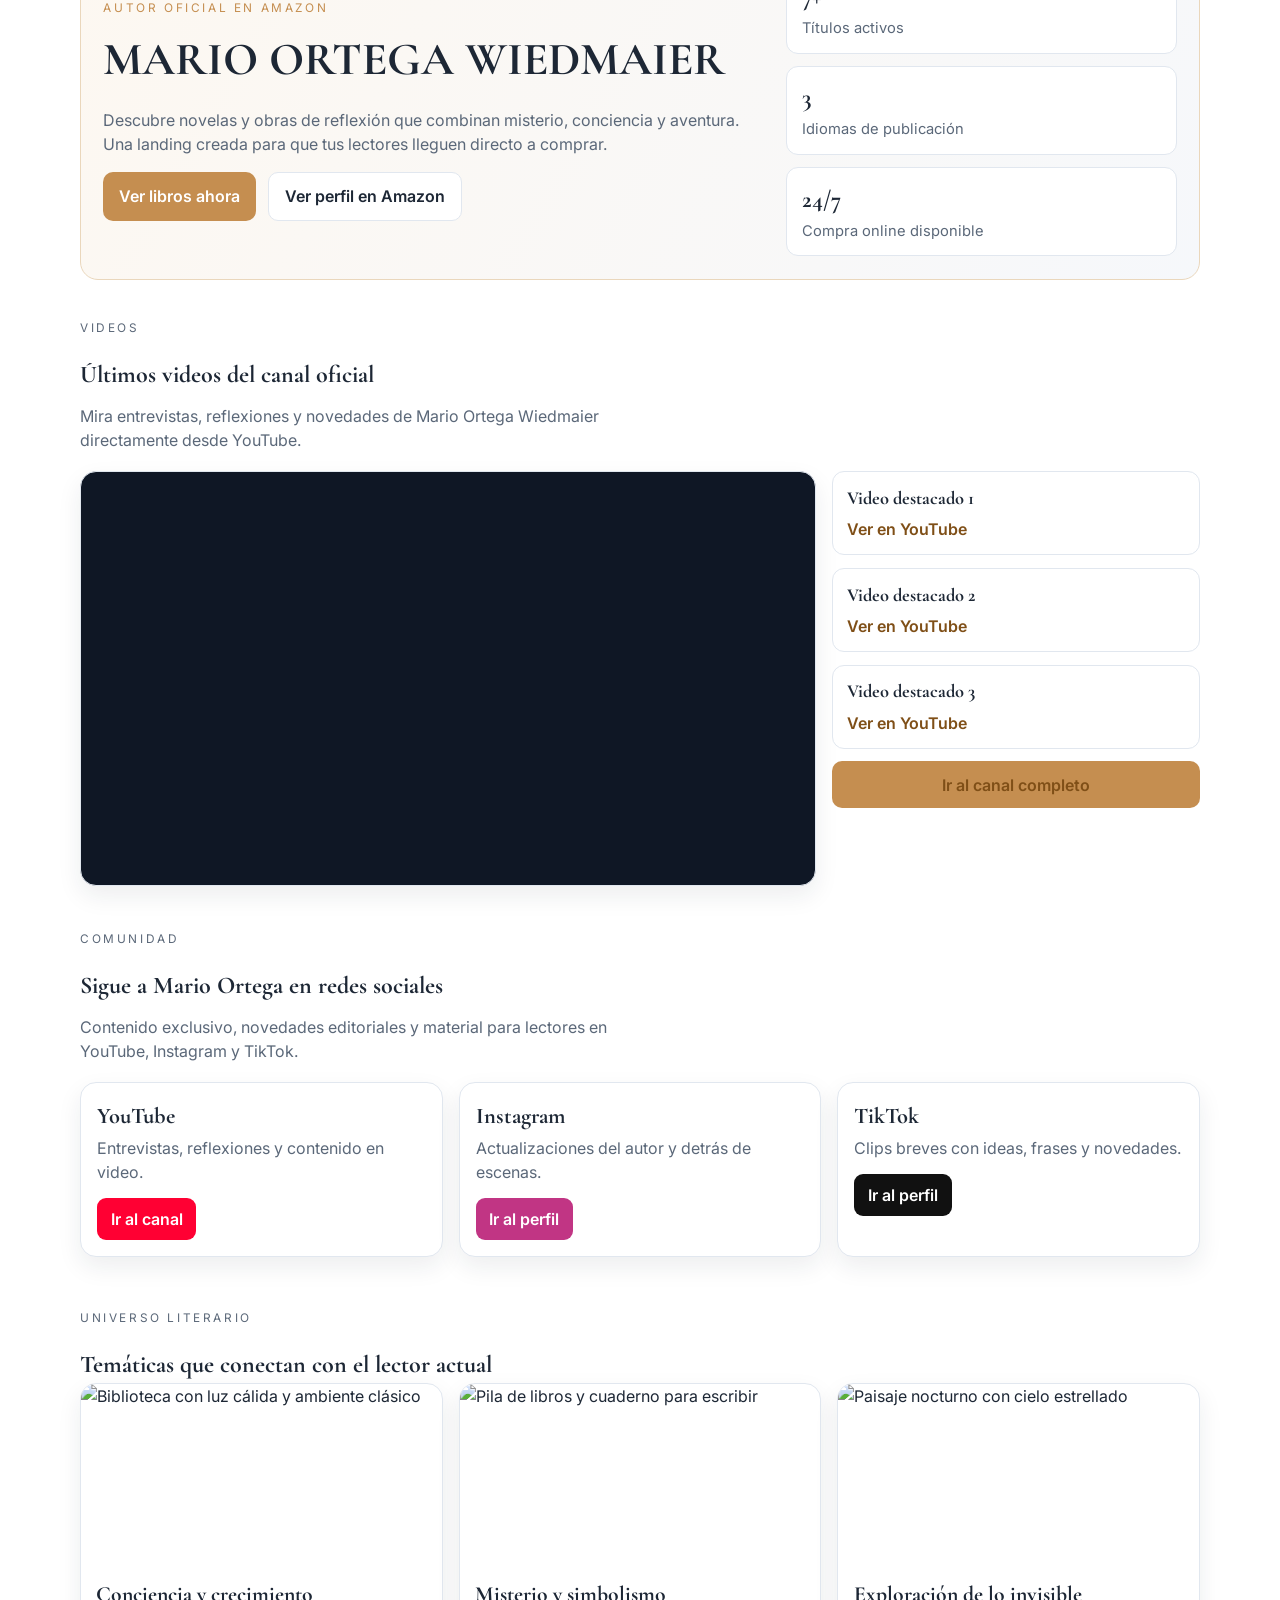
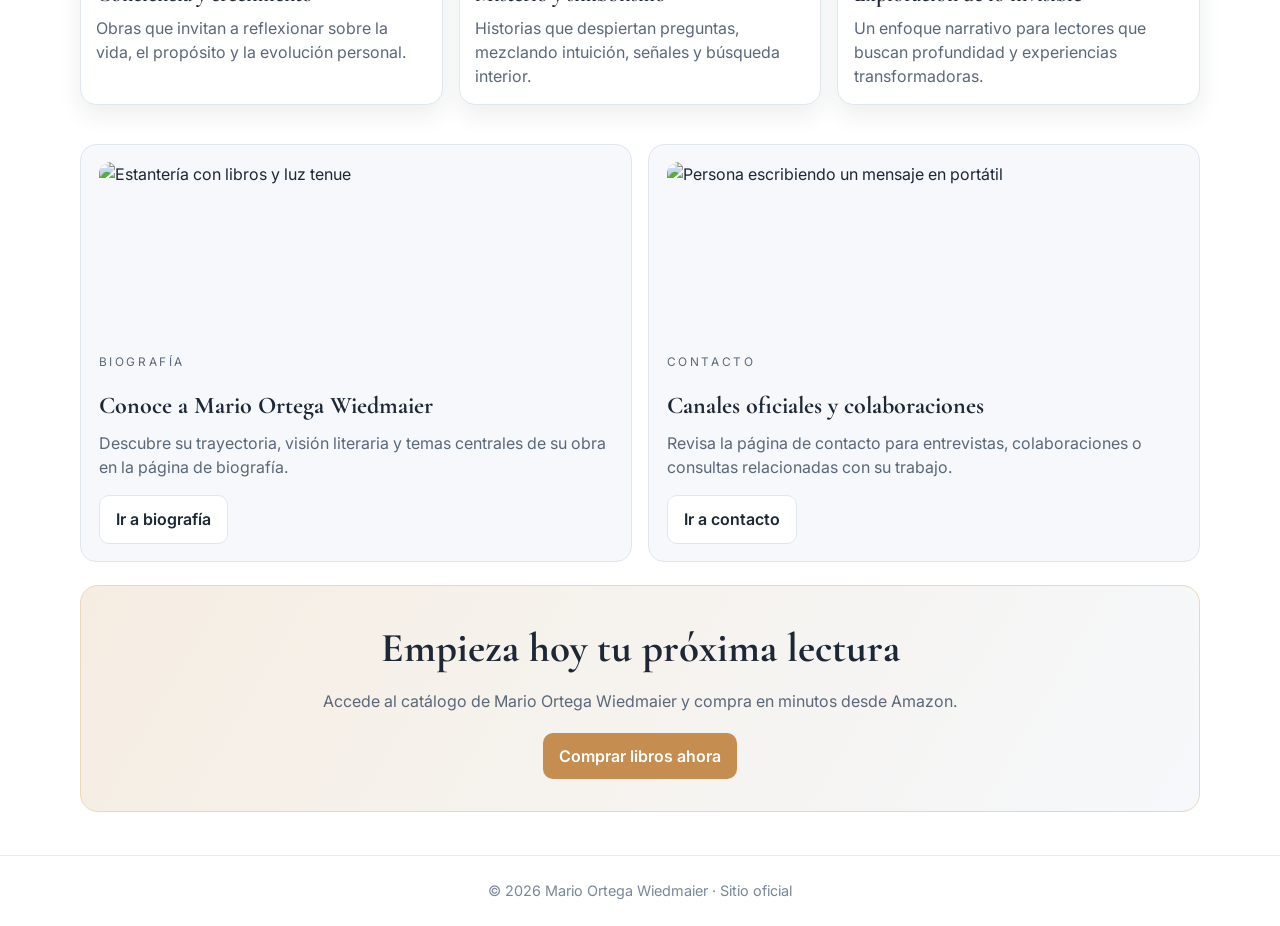
==== commit 436e8877: "Actualizar proximos lanzamientos con nueva portada unica Co-authored-by: tomydominguez23 <tomydoming" ====
--- a/index.html
+++ b/index.html
@@ -130,63 +130,23 @@
             </p>
           </div>
 
-          <div class="upcoming-grid">
+          <div class="upcoming-grid single">
             <article class="upcoming-card">
               <div class="upcoming-cover">
                 <span class="launch-badge">PREVENTA</span>
                 <img
-                  src="https://m.media-amazon.com/images/I/71iGGDBNnEL._SY342_.jpg"
-                  alt="Edición de colección de Somos Leyenda"
+                  src="./assets/proximo-lanzamiento.jpg"
+                  alt="Portada del libro La Mujer"
                 />
               </div>
               <div class="upcoming-info">
-                <h3>Somos Leyenda · Edición de colección</h3>
+                <h3>La Mujer</h3>
                 <p class="launch-timer">Sale en 12 días</p>
                 <a
                   href="https://www.amazon.com/stores/Mario-Ortega-Wiedmaier/author/B0GHSYDQKZ?language=es&ref=sr_ntt_srch_lnk_1&qid=1772982015&sr=8-1&shoppingPortalEnabled=true"
                   target="_blank"
                   rel="noopener noreferrer"
                   >Avisarme en Amazon</a
-                >
-              </div>
-            </article>
-
-            <article class="upcoming-card">
-              <div class="upcoming-cover">
-                <span class="launch-badge secondary">PRÓXIMO</span>
-                <img
-                  src="https://m.media-amazon.com/images/I/61pS0AprR1L._SY342_.jpg"
-                  alt="Edición ilustrada de Traspasando el infinito"
-                />
-              </div>
-              <div class="upcoming-info">
-                <h3>Traspasando el infinito · Edición ilustrada</h3>
-                <p class="launch-timer">Sale en 19 días</p>
-                <a
-                  href="https://www.amazon.com/stores/Mario-Ortega-Wiedmaier/author/B0GHSYDQKZ?language=es&ref=sr_ntt_srch_lnk_1&qid=1772982015&sr=8-1&shoppingPortalEnabled=true"
-                  target="_blank"
-                  rel="noopener noreferrer"
-                  >Seguir lanzamiento</a
-                >
-              </div>
-            </article>
-
-            <article class="upcoming-card">
-              <div class="upcoming-cover">
-                <span class="launch-badge dark">NOVEDAD</span>
-                <img
-                  src="https://m.media-amazon.com/images/I/71MgsUpYMJL._SY342_.jpg"
-                  alt="Nuevo título en preparación de Mario Ortega"
-                />
-              </div>
-              <div class="upcoming-info">
-                <h3>Nuevo título en preparación</h3>
-                <p class="launch-timer">Sale en 27 días</p>
-                <a
-                  href="https://www.youtube.com/@marioortegaw.6018"
-                  target="_blank"
-                  rel="noopener noreferrer"
-                  >Ver avances en YouTube</a
                 >
               </div>
             </article>
--- a/styles.css
+++ b/styles.css
@@ -329,6 +329,11 @@
   display: grid;
   grid-template-columns: repeat(3, minmax(0, 1fr));
   gap: 1rem;
+}
+
+.upcoming-grid.single {
+  grid-template-columns: minmax(280px, 420px);
+  justify-content: center;
 }
 
 .upcoming-card {
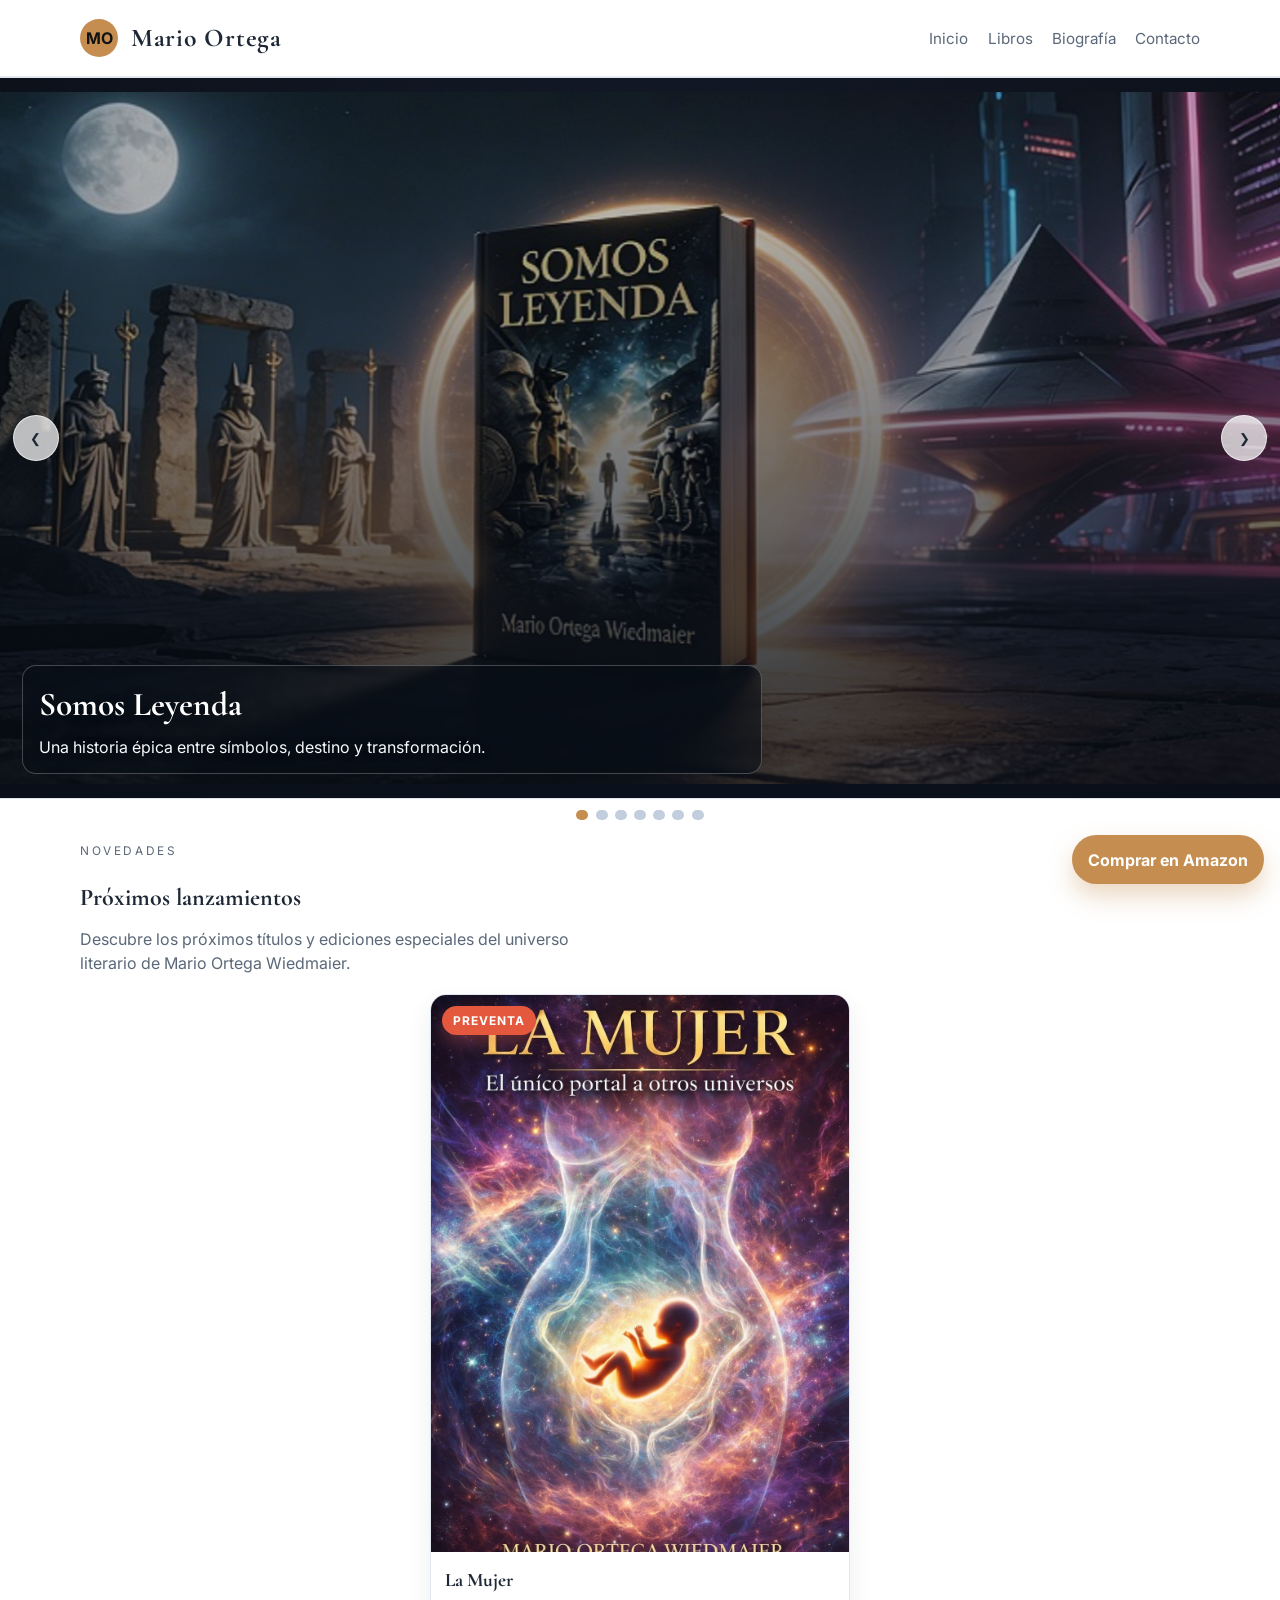
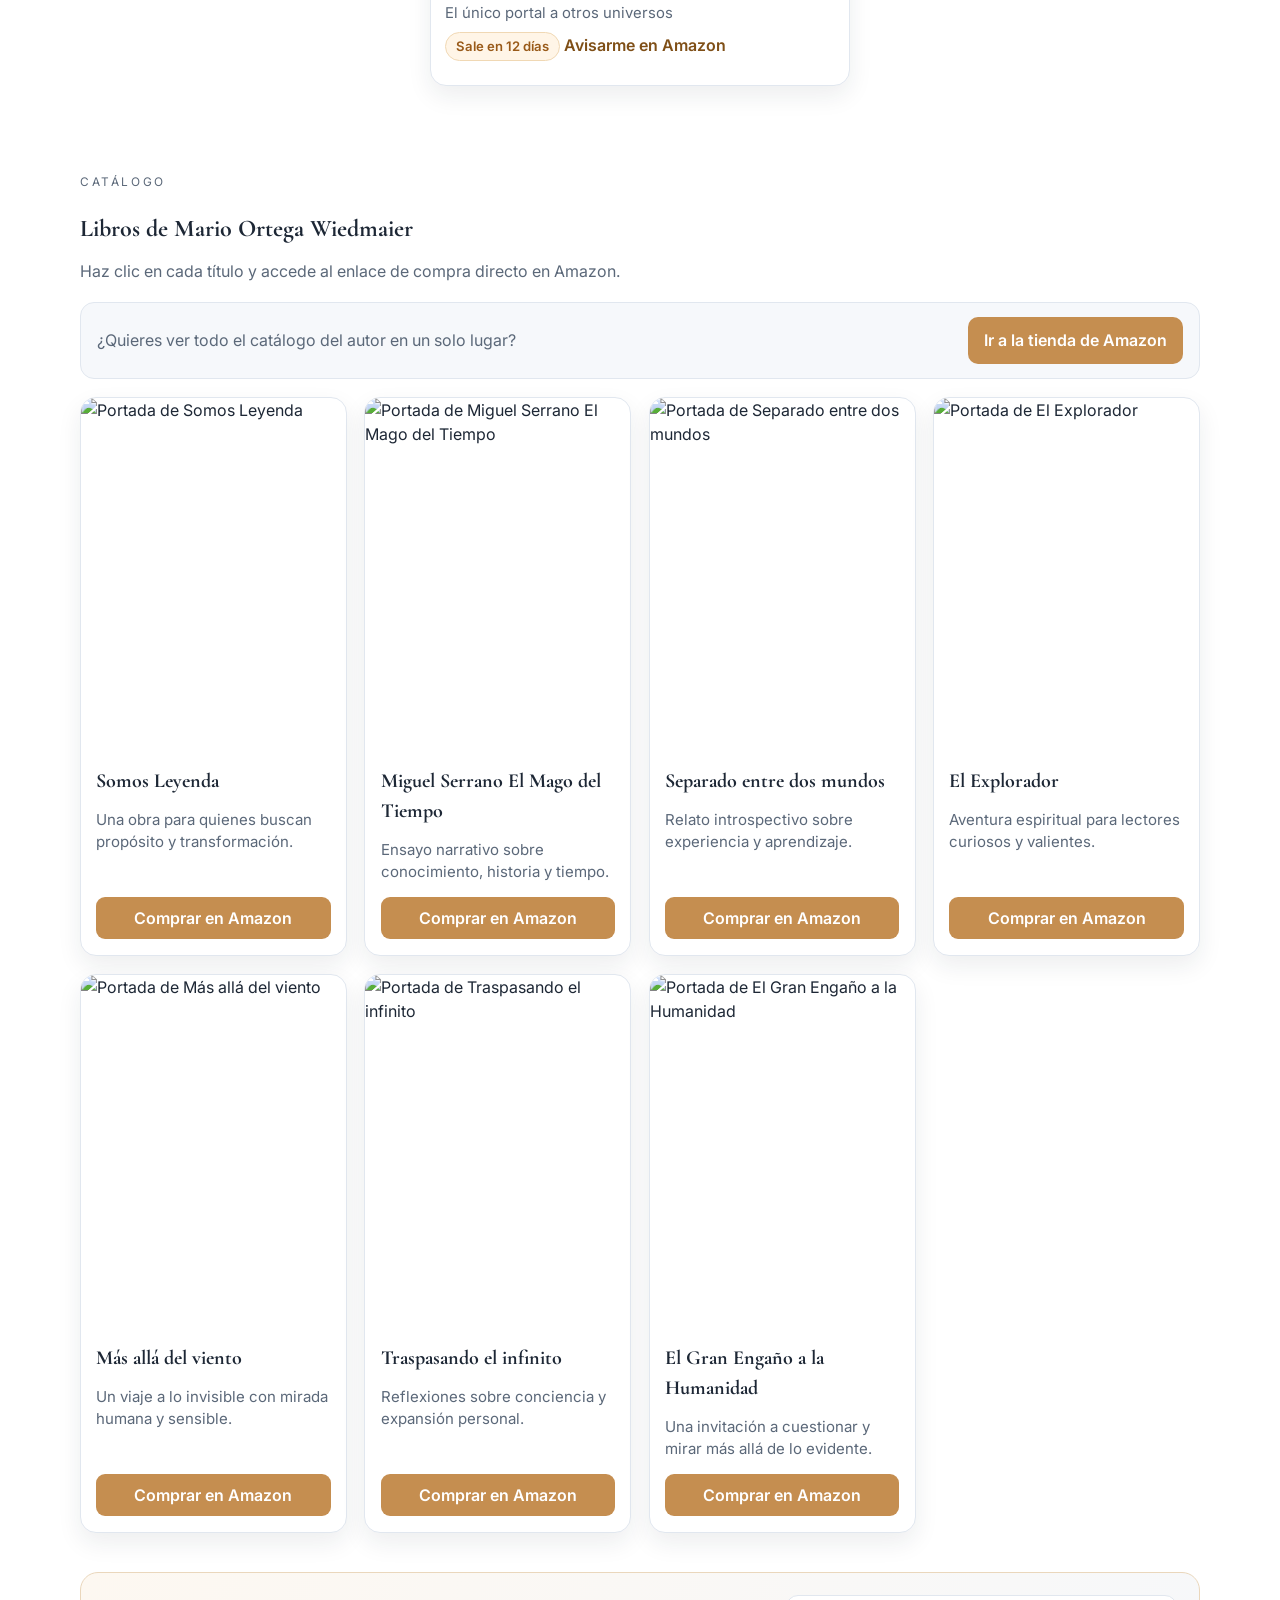
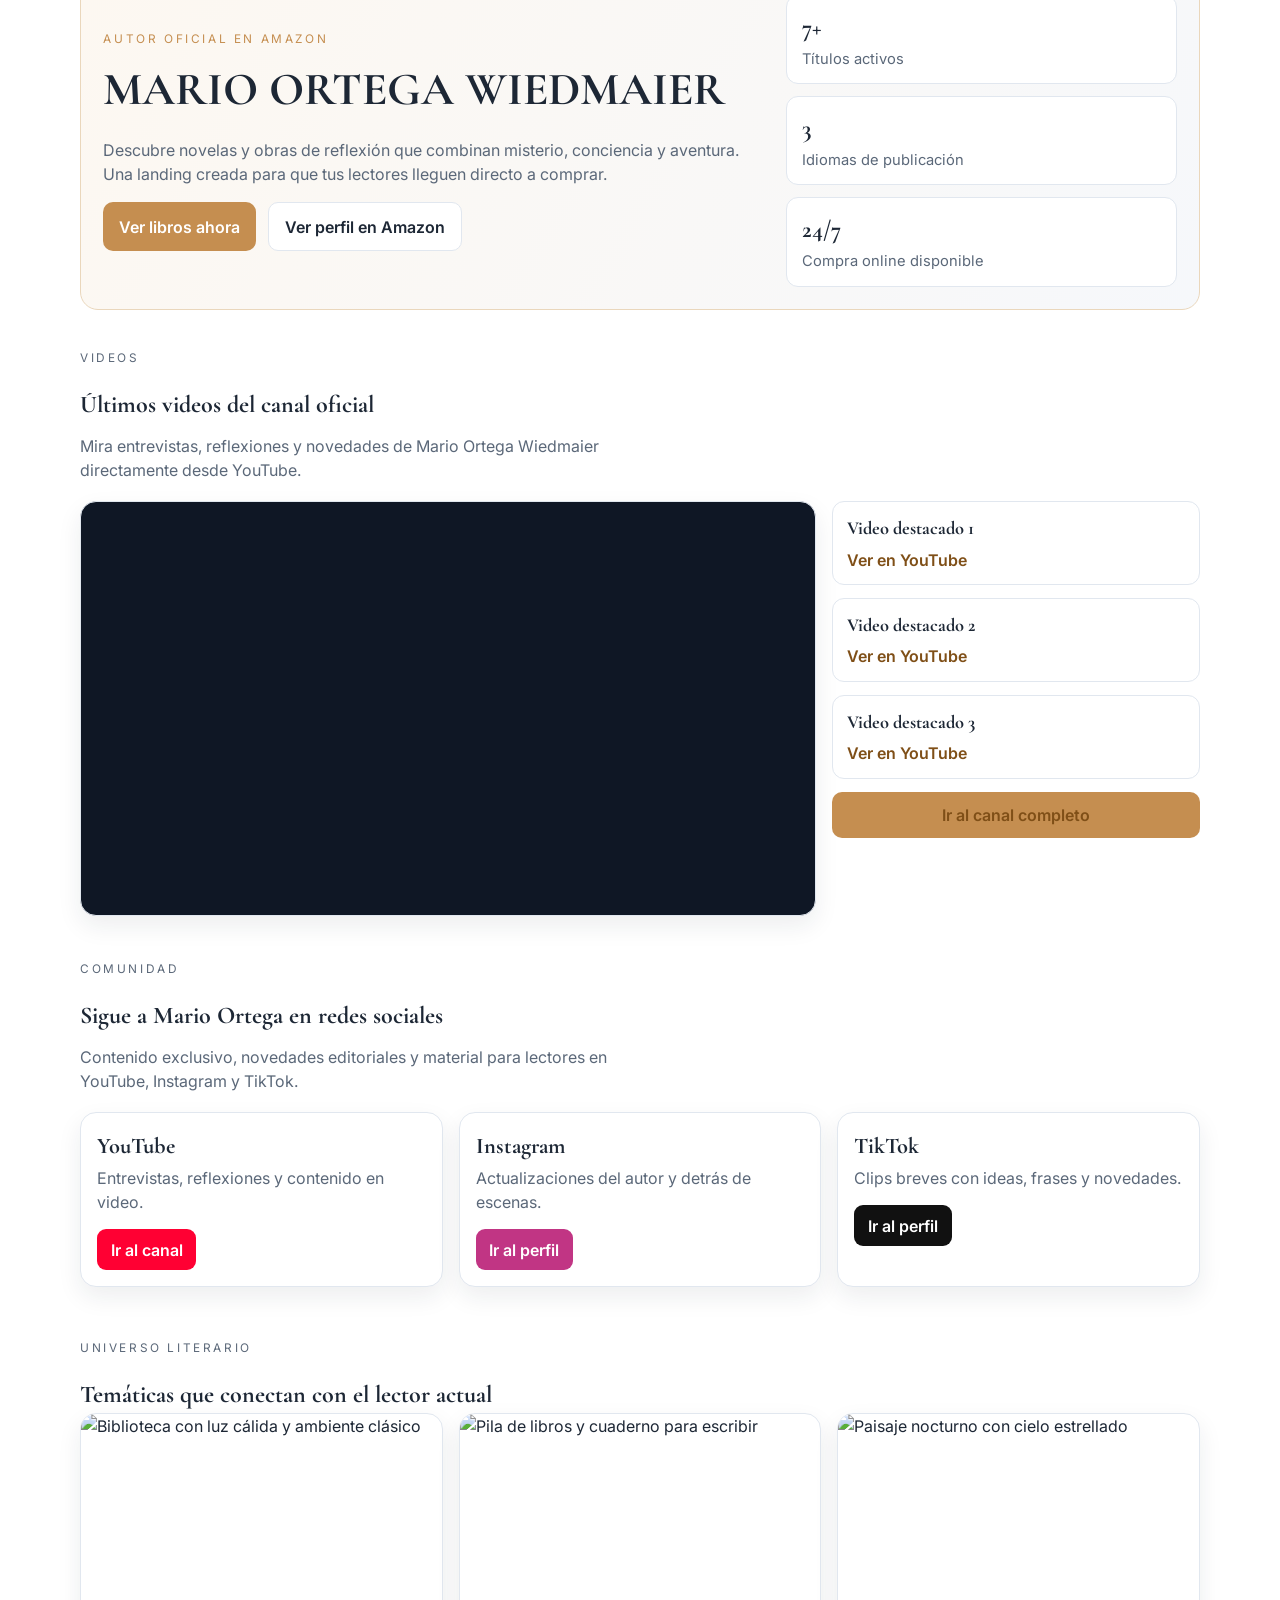
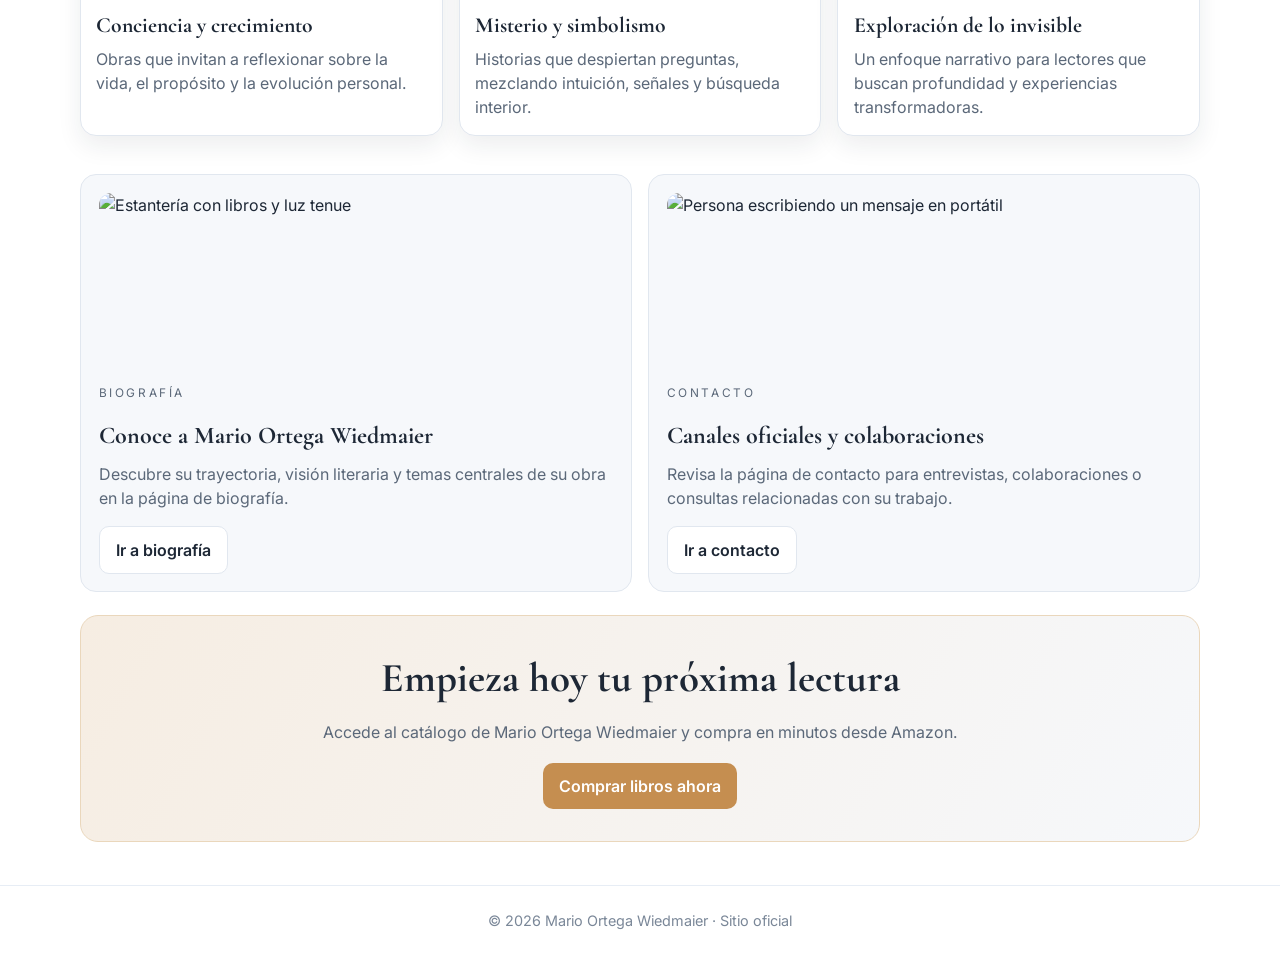
==== commit fed5d34d: "Agregar subtitulo del libro La Mujer en lanzamientos Co-authored-by: tomydominguez23 <tomydominguez2" ====
--- a/index.html
+++ b/index.html
@@ -141,6 +141,7 @@
               </div>
               <div class="upcoming-info">
                 <h3>La Mujer</h3>
+                <p class="upcoming-subtitle">El único portal a otros universos</p>
                 <p class="launch-timer">Sale en 12 días</p>
                 <a
                   href="https://www.amazon.com/stores/Mario-Ortega-Wiedmaier/author/B0GHSYDQKZ?language=es&ref=sr_ntt_srch_lnk_1&qid=1772982015&sr=8-1&shoppingPortalEnabled=true"
--- a/styles.css
+++ b/styles.css
@@ -389,6 +389,12 @@
   margin-bottom: 0.45rem;
 }
 
+.upcoming-subtitle {
+  margin: 0 0 0.5rem;
+  color: var(--muted);
+  font-size: 0.93rem;
+}
+
 .launch-timer {
   display: inline-flex;
   align-items: center;
